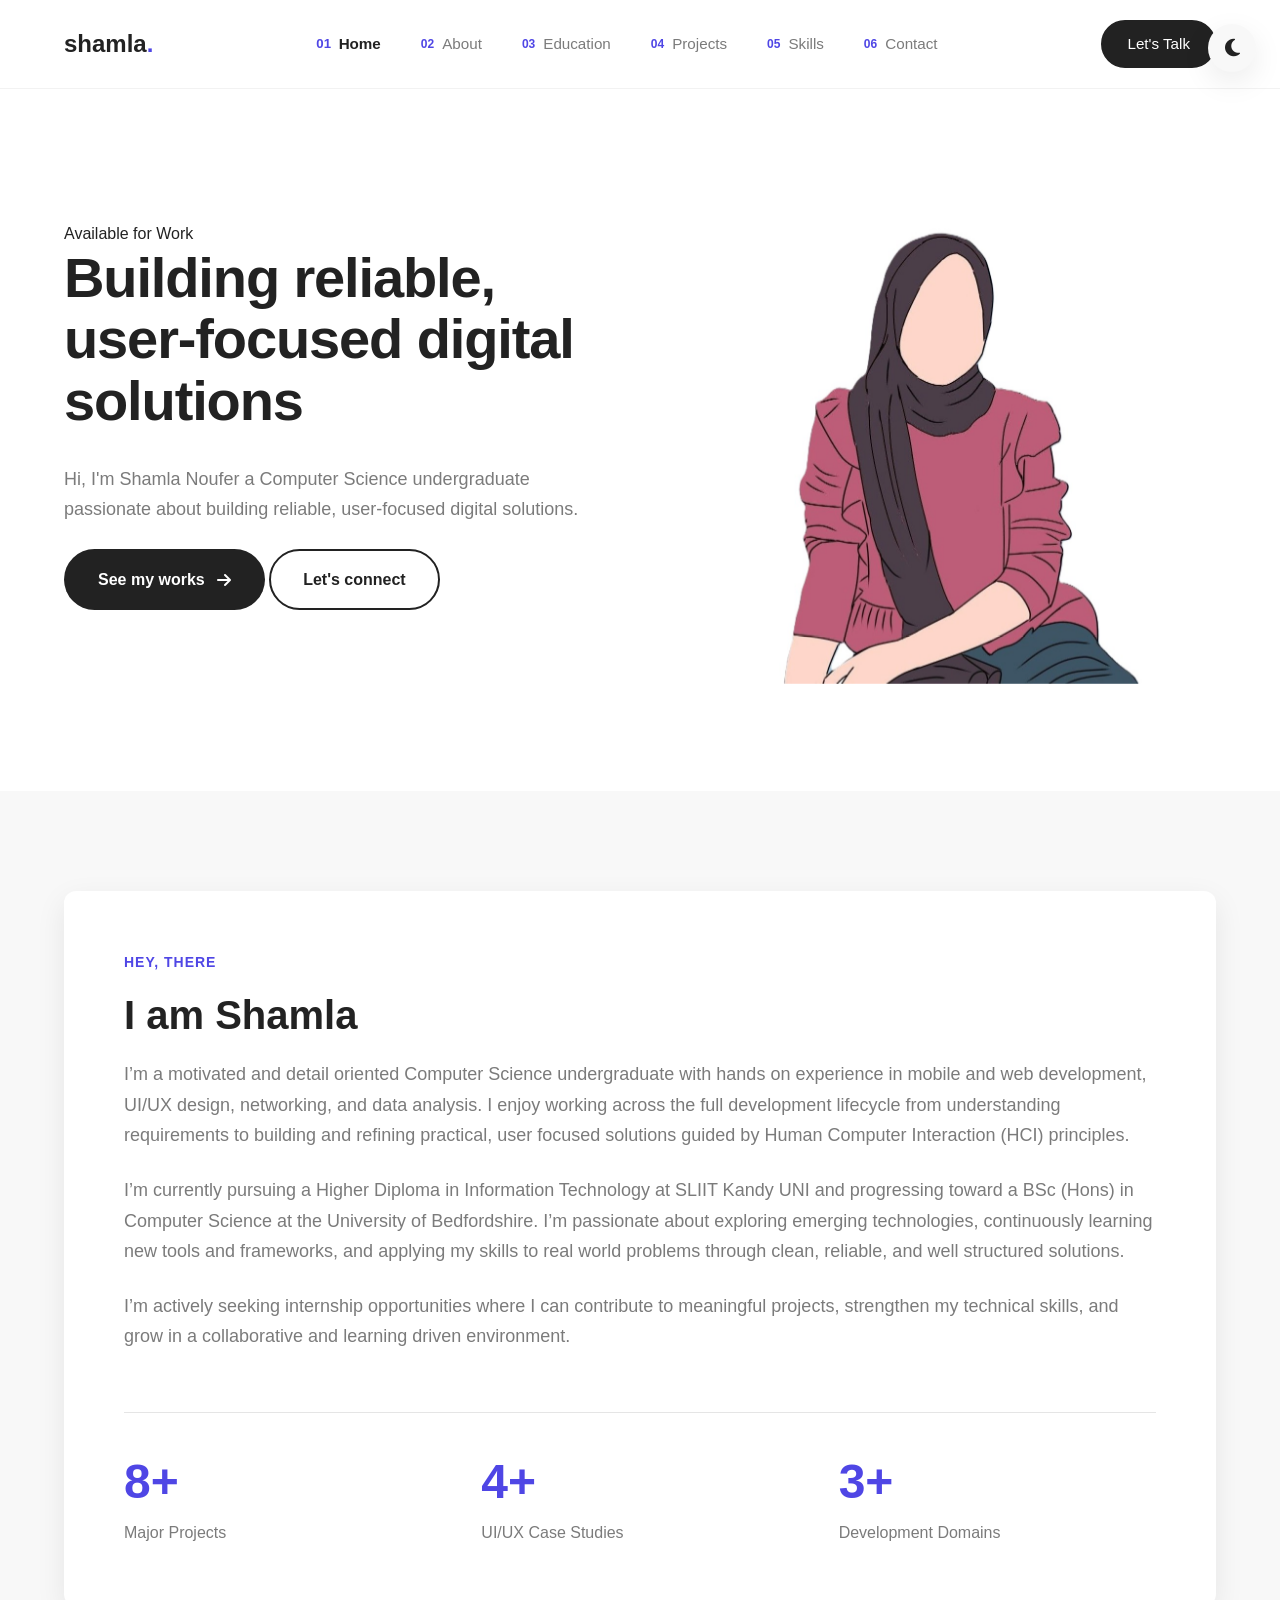
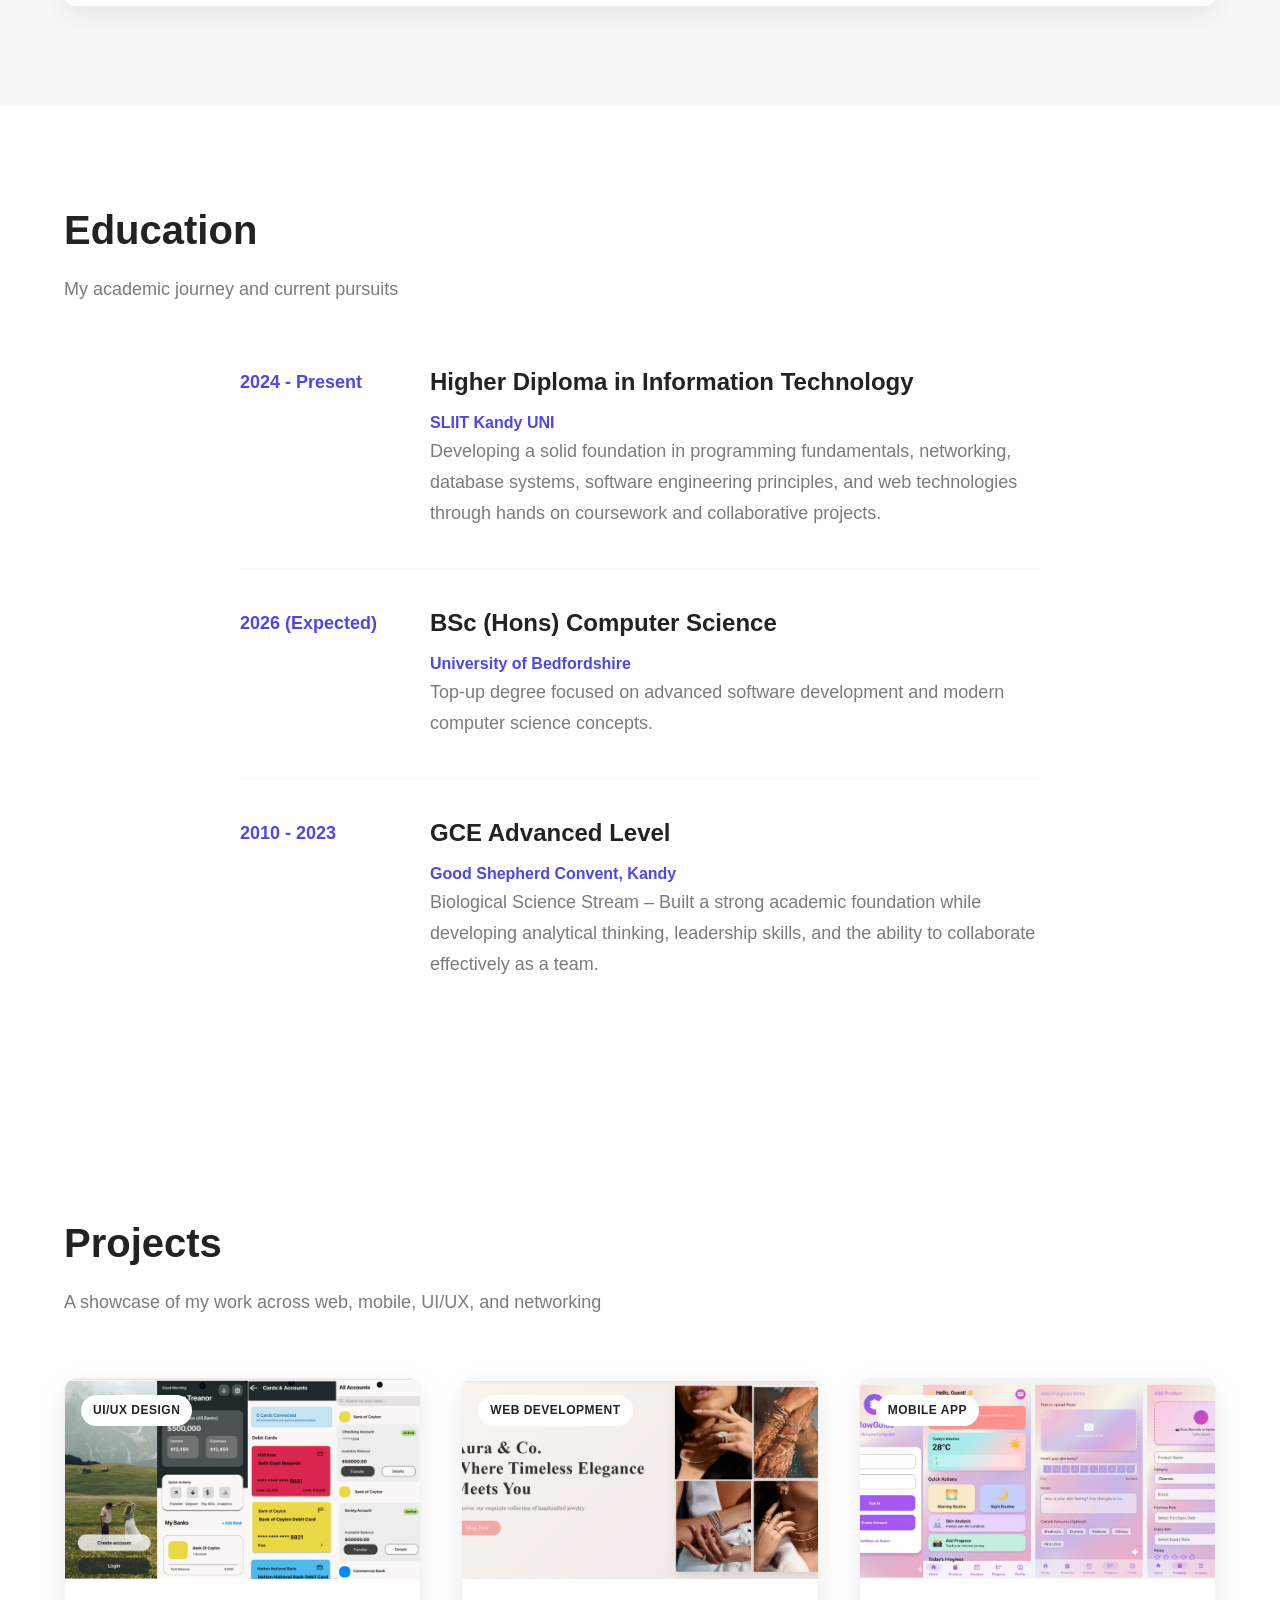
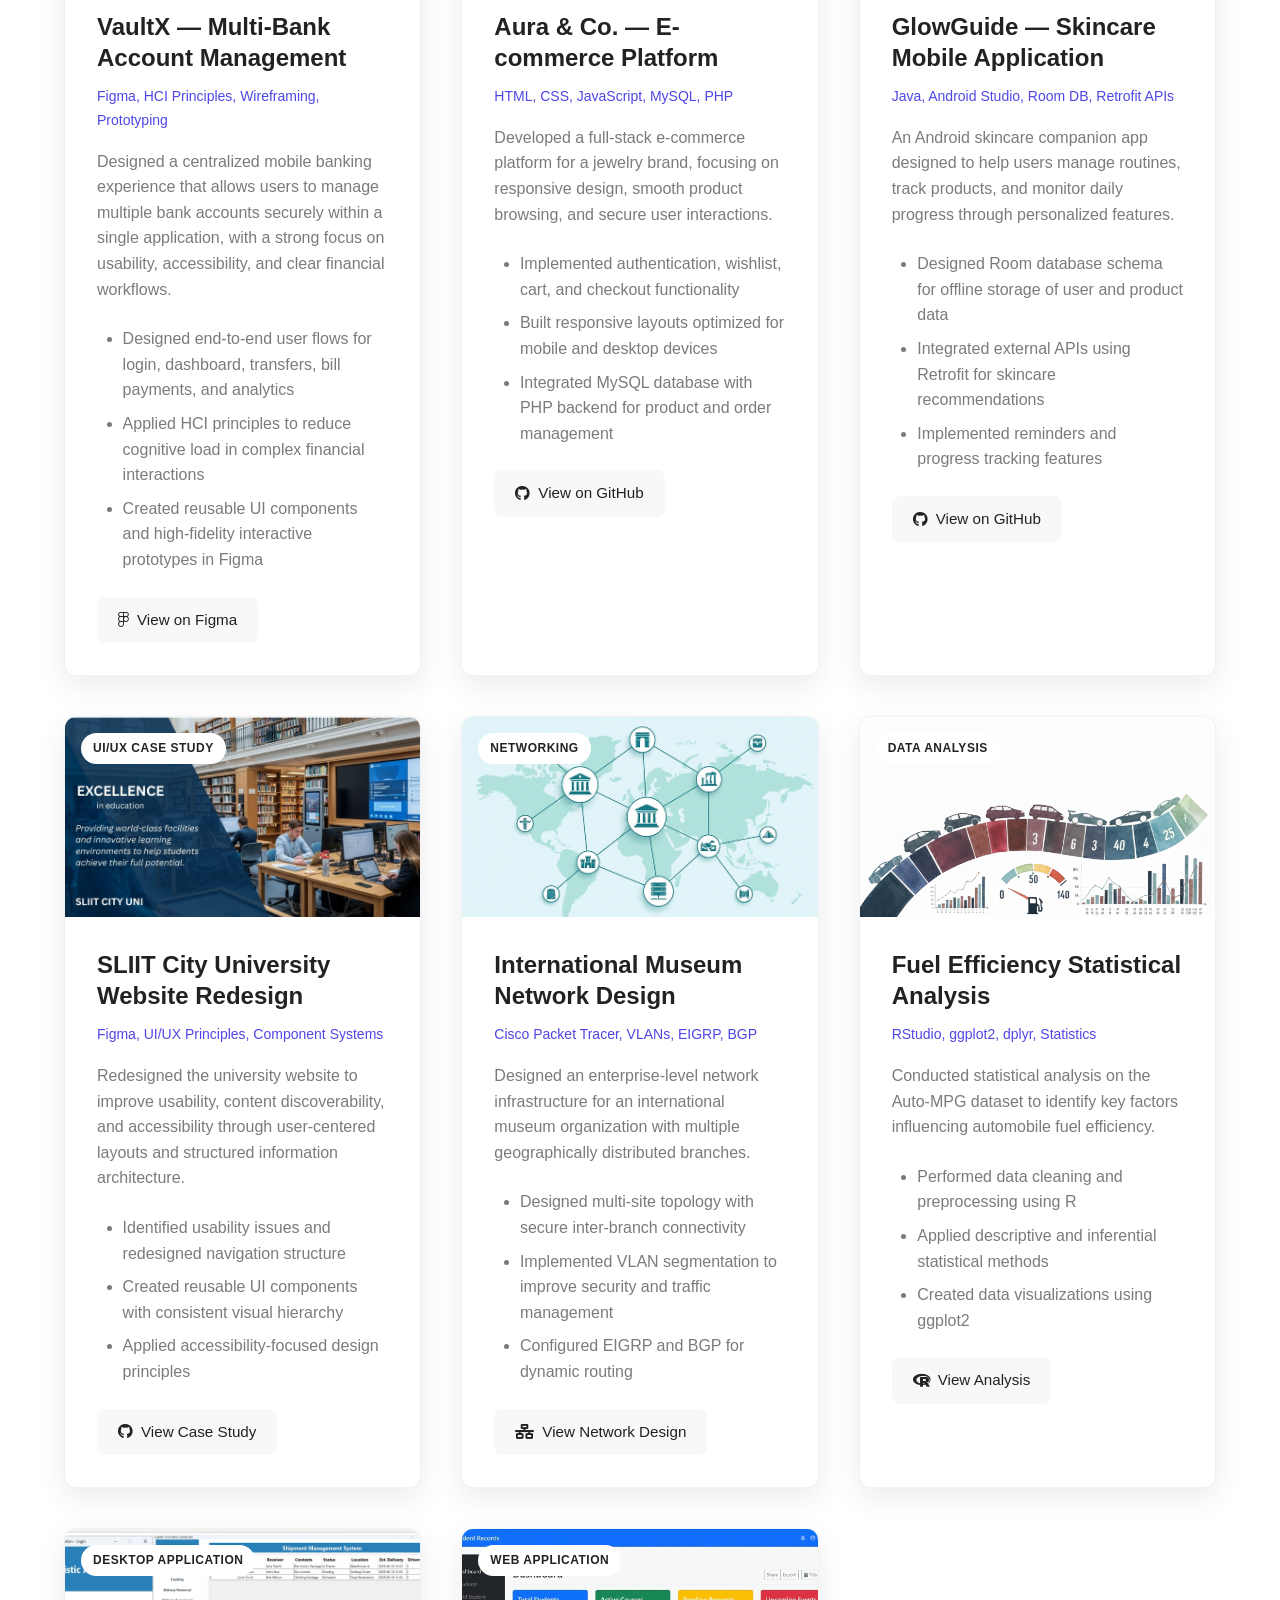
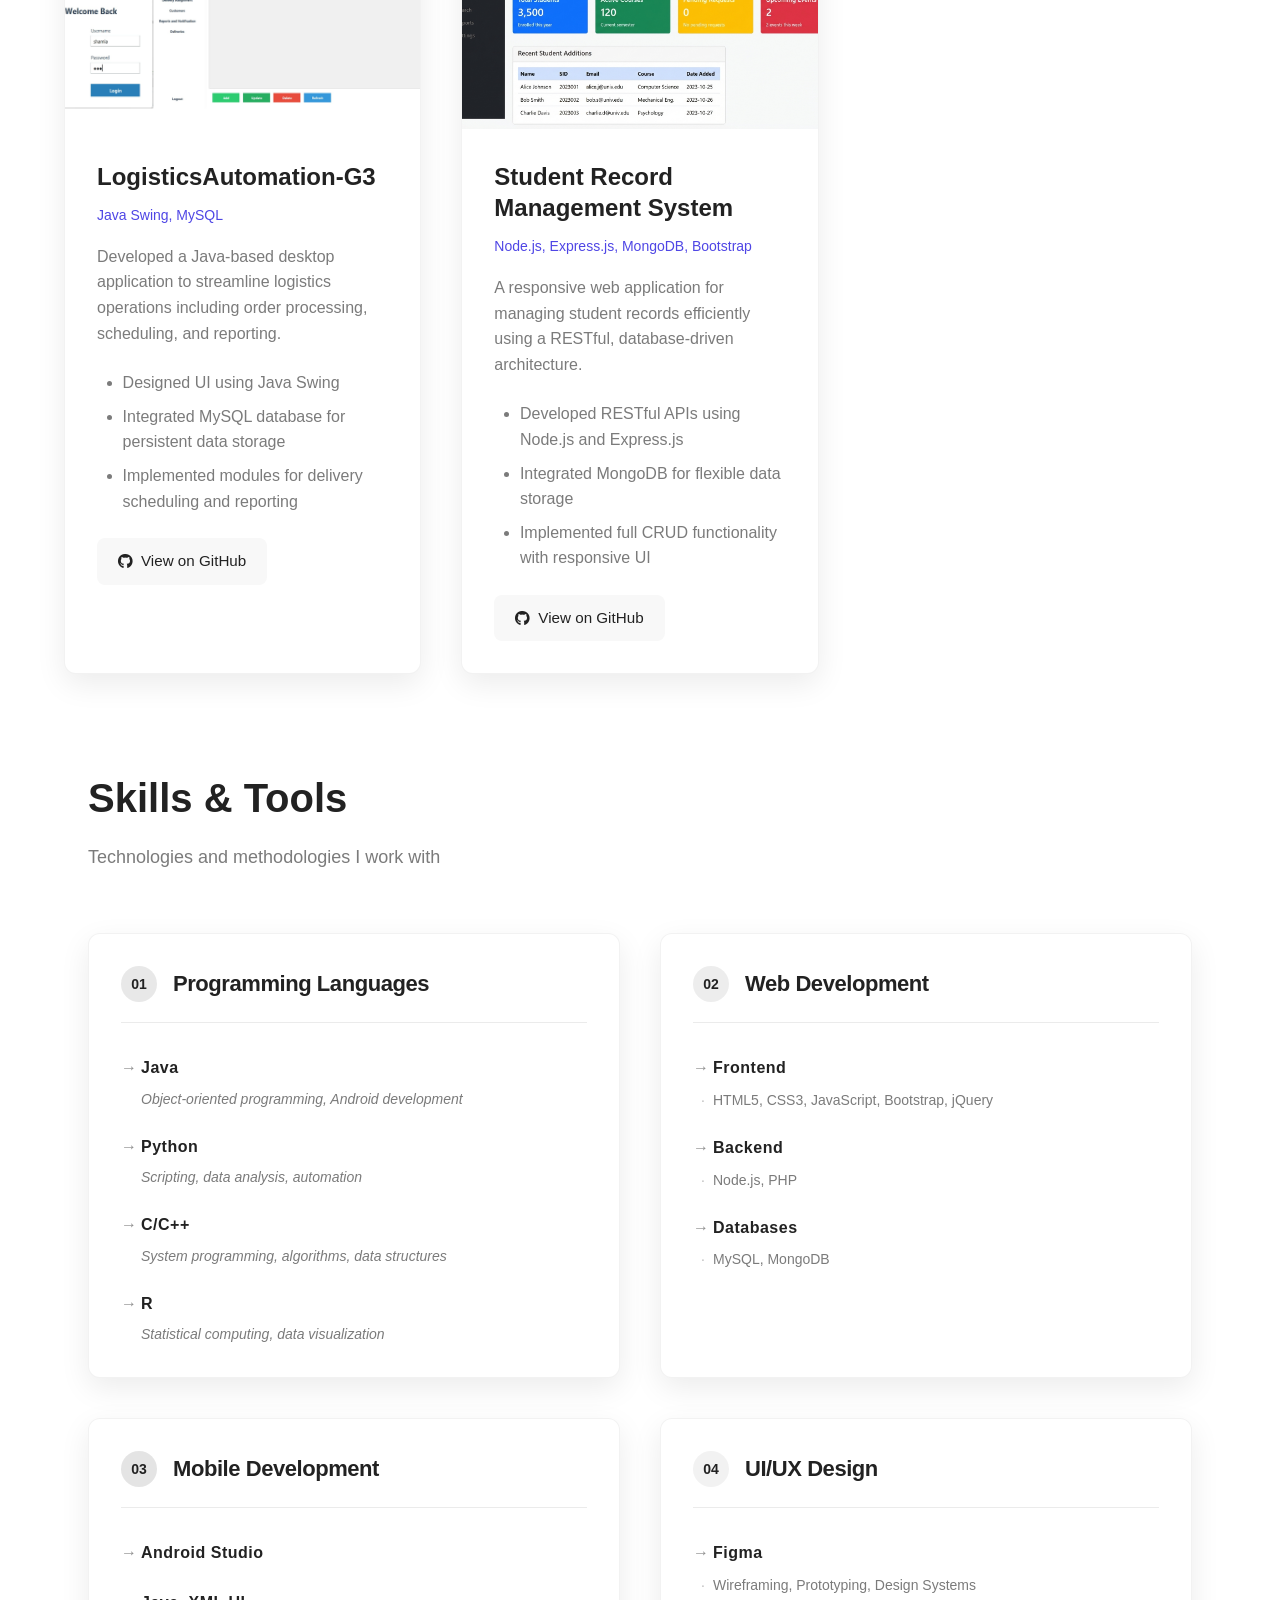
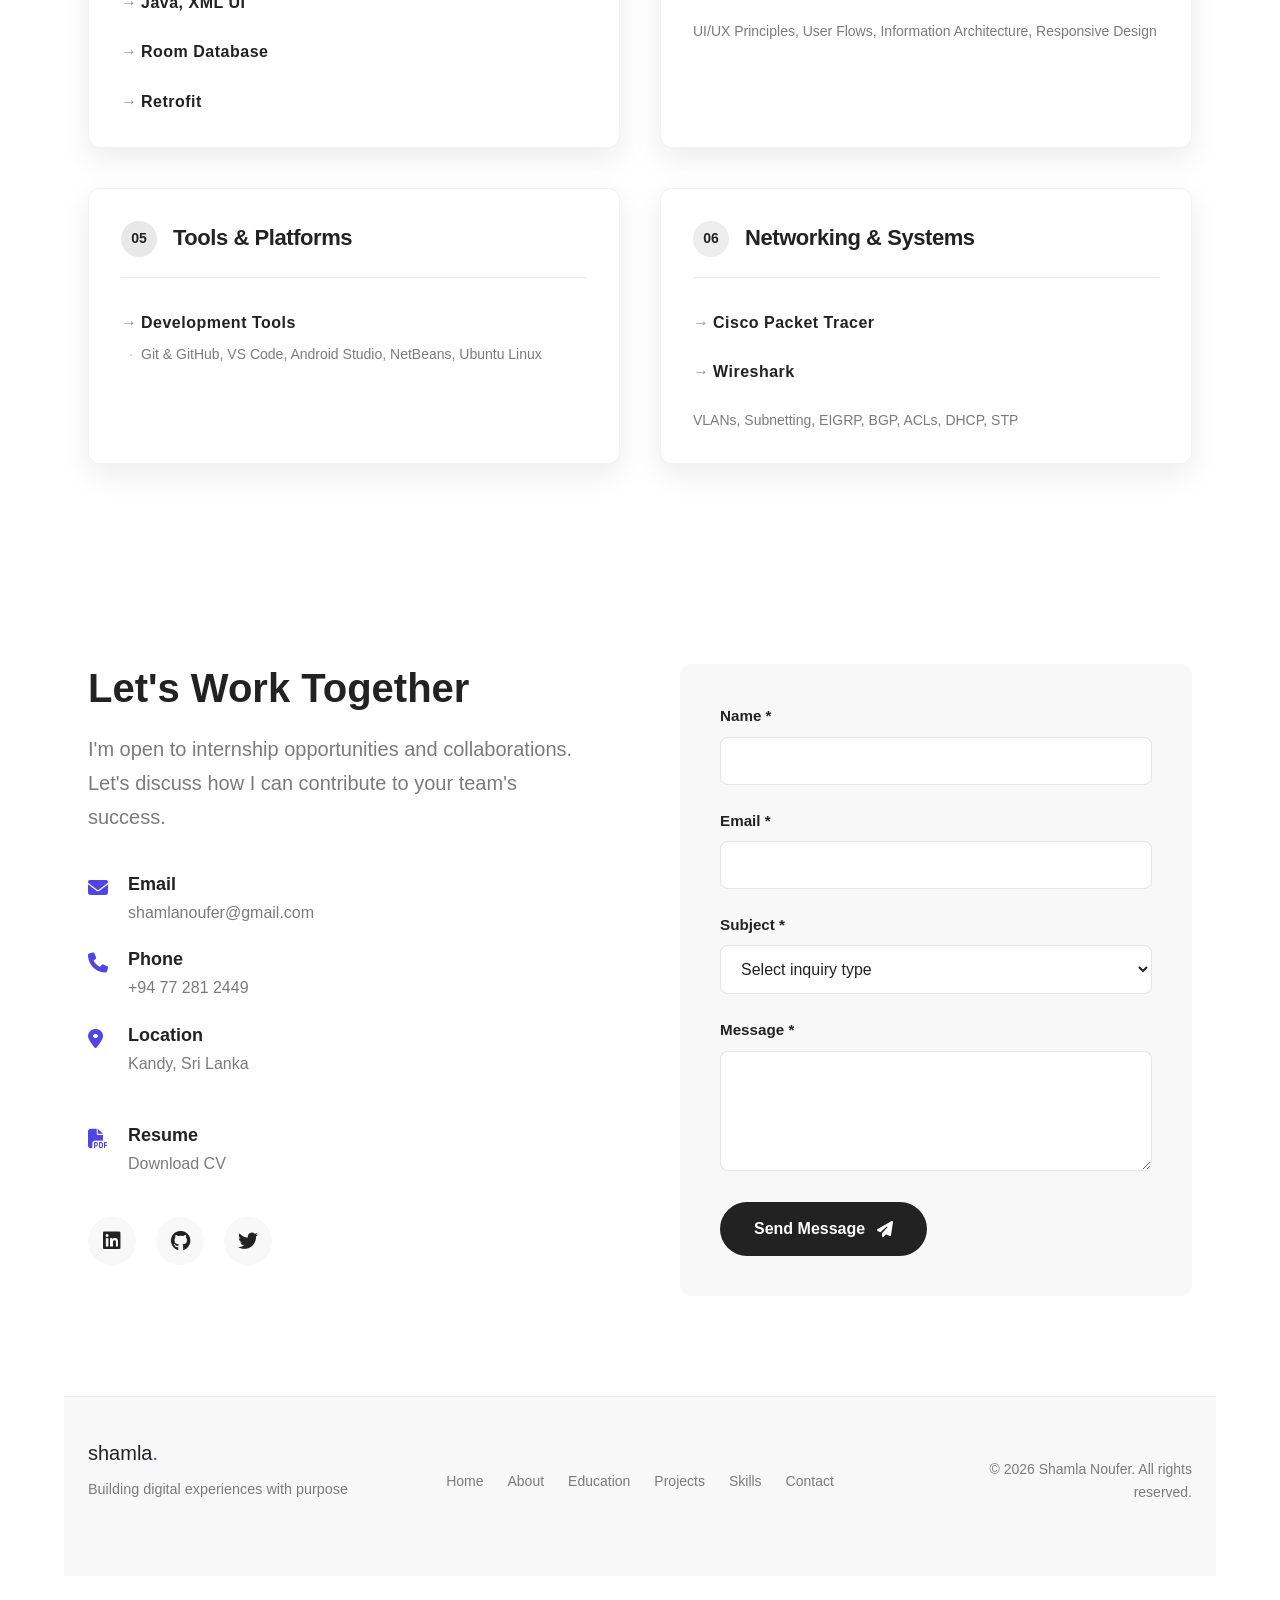
==== index.html @ bdb89fa2 "Initial commit: Portfolio website with working contact form" ====
<!DOCTYPE html>
<html lang="en">
<head>
    <meta charset="UTF-8">
    <meta name="viewport" content="width=device-width, initial-scale=1.0">
    <title>Shamla Noufer | Web Developer & UI/UX Designer</title>
    
    <!-- Fonts -->
    <link rel="stylesheet" href="https://fonts.cdnfonts.com/css/sf-pro-display">
    <link rel="stylesheet" href="https://cdnjs.cloudflare.com/ajax/libs/font-awesome/6.4.0/css/all.min.css">
    
    <!-- CSS -->
    <link rel="stylesheet" href="styles.css">
    
    <!-- Preload critical resources -->
    <link rel="preload" href="https://fonts.cdnfonts.com/css/sf-pro-display" as="style">
    <link rel="preconnect" href="https://fonts.cdnfonts.com">
</head>
<body class="light-theme">
    <!-- Theme Toggle -->
    <button class="theme-toggle" id="themeToggle">
        <i class="fas fa-moon"></i>
    </button>

    <!-- Navigation -->
    <nav class="navbar">
        <div class="container">
            <div class="nav-logo">
                <span class="logo-text">shamla<span class="dot">.</span></span>
            </div>
            
            <div class="nav-menu">
                <div class="nav-item">
                    <a href="#home" class="nav-link">
                        <span class="nav-number">01</span>
                        <span class="nav-text">Home</span>
                    </a>
                </div>
                <div class="nav-item">
                    <a href="#about" class="nav-link">
                        <span class="nav-number">02</span>
                        <span class="nav-text">About</span>
                    </a>
                </div>
                <div class="nav-item">
                    <a href="#education" class="nav-link">
                        <span class="nav-number">03</span>
                        <span class="nav-text">Education</span>
                    </a>
                </div>
                <div class="nav-item">
                    <a href="#projects" class="nav-link">
                        <span class="nav-number">04</span>
                        <span class="nav-text">Projects</span>
                    </a>
                </div>
                <div class="nav-item">
                    <a href="#skills" class="nav-link">
                        <span class="nav-number">05</span>
                        <span class="nav-text">Skills</span>
                    </a>
                </div>
                <div class="nav-item">
                    <a href="#contact" class="nav-link">
                        <span class="nav-number">06</span>
                        <span class="nav-text">Contact</span>
                    </a>
                </div>
            </div>
            
            <div class="nav-cta">
                <a href="#contact" class="btn-nav">Let's Talk</a>
            </div>
            
            <button class="menu-toggle" id="menuToggle">
                <i class="fas fa-bars"></i>
            </button>
        </div>
    </nav>

    <!-- Hero Section -->
<section class="hero" id="home">
    <div class="container">
        <div class="hero-content">
            <div class="available-badge">
                <span class="badge-dot"></span>
                Available for Work
            </div>
            
            <h1 class="hero-title">
               Building reliable, user-focused digital solutions
<br>
                 <span class="highlight"></span>
            </h1>
            
            <div class="hero-intro">
                <p>Hi, I'm <span class="bold">Shamla Noufer</span> a Computer Science undergraduate passionate about building reliable, user-focused digital solutions.</p>
            </div>
            
            <div class="hero-actions">
                <a href="#work" class="btn-primary">
                    <span>See my works</span>
                    <i class="fas fa-arrow-right"></i>
                </a>
                <a href="#contact" class="btn-secondary">Let's connect</a>
            </div>
        </div>
        
        <div class="hero-image">
            <div class="image-container">
                <!-- Animated SVG placeholder - will be replaced with your hijabi image -->
                <div class="svg-placeholder">
                    <svg width="400" height="400" viewBox="0 0 400 400" fill="none" xmlns="http://www.w3.org/2000/svg">
                        <circle cx="200" cy="200" r="180" fill="#F8F8F8"/>
                        <circle cx="200" cy="150" r="60" fill="#222222"/>
                        <path d="M200 210 C140 210, 140 280, 200 280 C260 280, 260 210, 200 210" fill="#222222"/>
                        <path d="M100 150 Q200 100 300 150" stroke="#222222" stroke-width="8" stroke-linecap="round"/>
                    </svg>
                </div>
                <!-- Actual image will be loaded here -->
                <img src="assets/hijab.jpg" alt="Shamla Noufer" class="profile-image" loading="lazy" onerror="this.style.display='none'">
            </div>
        </div>
    </div>
</section>

    <!-- About Section -->
    <section class="about" id="about">
        <div class="container">
            <div class="about-card">
                <p class="section-label">Hey, there</p>
                <h2 class="section-title">I am <span class="highlight">Shamla</span></h2>
                
                <div class="about-text">
                    <p>I’m a motivated and detail oriented Computer Science undergraduate with hands on experience in mobile and web development, UI/UX design, networking, and data analysis. I enjoy working across the full development lifecycle from understanding requirements to building and refining practical, user focused solutions guided by Human Computer Interaction (HCI) principles.</p>
                    
                    <p>I’m currently pursuing a Higher Diploma in Information Technology at SLIIT Kandy UNI and progressing toward a BSc (Hons) in Computer Science at the University of Bedfordshire. I’m passionate about exploring emerging technologies, continuously learning new tools and frameworks, and applying my skills to real world problems through clean, reliable, and well structured solutions.</p>
                    
                    <p>I’m actively seeking internship opportunities where I can contribute to meaningful projects, strengthen my technical skills, and grow in a collaborative and learning driven environment.</p>
                </div>
                
                <div class="stats">
                    <div class="stat-item">
                        <h3>8+</h3>
                        <p>Major Projects</p>
                    </div>
                    <div class="stat-item">
                        <h3>4+</h3>
                        <p>UI/UX Case Studies</p>
                    </div>
                    <div class="stat-item">
                        <h3>3+</h3>
                        <p>Development Domains</p>
                    </div>
                </div>
            </div>
        </div>
    </section>

    <!-- Education Section -->
    <section class="education" id="education">
        <div class="container">
            <div class="section-header">
                <h2 class="section-title">Education</h2>
                <p class="section-subtitle">My academic journey and current pursuits</p>
            </div>
            
            <div class="education-timeline">
                <div class="timeline-item">
                    <div class="timeline-date">2024 - Present</div>
                    <div class="timeline-content">
                        <h3>Higher Diploma in Information Technology</h3>
                        <p class="timeline-subtitle">SLIIT Kandy UNI</p>
                        <p><p>
Developing a solid foundation in programming fundamentals, networking, database systems, software engineering principles, and web technologies through hands on coursework and collaborative projects.
</p>
                    </div>
                </div>
                
                <div class="timeline-item">
                    <div class="timeline-date">2026 (Expected)</div>
                    <div class="timeline-content">
                        <h3>BSc (Hons) Computer Science</h3>
                        <p class="timeline-subtitle">University of Bedfordshire</p>
                        <p>Top‑up degree focused on advanced software development and modern computer science concepts.</p>
                    </div>
                </div>
                
                <div class="timeline-item">
                    <div class="timeline-date">2010 - 2023</div>
                    <div class="timeline-content">
                        <h3>GCE Advanced Level</h3>
                        <p class="timeline-subtitle">Good Shepherd Convent, Kandy</p>
                        <p>Biological Science Stream – Built a strong academic foundation while developing analytical thinking, leadership skills, and the ability to collaborate effectively as a team.
</p>
                    </div>
                </div>
            </div>
        </div>
    </section>

    <!-- Projects Section -->
    <section class="projects" id="projects">
        <div class="container">
            <div class="section-header">
                <h2 class="section-title">Projects</h2>
                <p class="section-subtitle">A showcase of my work across web, mobile, UI/UX, and networking</p>
            </div>
            <div class="projects-grid">

    <!-- Project 1 - VaultX -->
    <div class="project-card">
        <div class="project-image">
            <img src="assets/vaultx.png" alt="VaultX UI Design" loading="lazy">
            <div class="project-tag">UI/UX Design</div>
        </div>
        <div class="project-content">
            <h3 class="project-title">VaultX — Multi-Bank Account Management</h3>
            <p class="project-tech">Figma, HCI Principles, Wireframing, Prototyping</p>
            <p class="project-desc">
                Designed a centralized mobile banking experience that allows users to manage
                multiple bank accounts securely within a single application, with a strong
                focus on usability, accessibility, and clear financial workflows.
            </p>
            <ul class="project-highlights">
                <li>Designed end-to-end user flows for login, dashboard, transfers, bill payments, and analytics</li>
                <li>Applied HCI principles to reduce cognitive load in complex financial interactions</li>
                <li>Created reusable UI components and high-fidelity interactive prototypes in Figma</li>
            </ul>
            <div class="project-links">
                <a href="https://www.figma.com/design/gkCOL9TMvrpwpZRLv5ShRC/VaultX?node-id=0-1&t=0QqHWZ5klaJIP6cT-1" target="_blank" class="btn-project">
                    <i class="fab fa-figma"></i> View on Figma
                </a>
            </div>
        </div>
    </div>

    <!-- Project 2 - Aura & Co. -->
    <div class="project-card">
        <div class="project-image">
            <img src="assets/aura.png" alt="Aura & Co. E-commerce" loading="lazy">
            <div class="project-tag">Web Development</div>
        </div>
        <div class="project-content">
            <h3 class="project-title">Aura & Co. — E-commerce Platform</h3>
            <p class="project-tech">HTML, CSS, JavaScript, MySQL, PHP</p>
            <p class="project-desc">
                Developed a full-stack e-commerce platform for a jewelry brand, focusing on
                responsive design, smooth product browsing, and secure user interactions.
            </p>
            <ul class="project-highlights">
                <li>Implemented authentication, wishlist, cart, and checkout functionality</li>
                <li>Built responsive layouts optimized for mobile and desktop devices</li>
                <li>Integrated MySQL database with PHP backend for product and order management</li>
            </ul>
            <div class="project-links">
                <a href="https://github.com/shamlanoufer/Aura-Co-frontend.git" target="_blank" class="btn-project">
                    <i class="fab fa-github"></i> View on GitHub
                </a>
            </div>
        </div>
    </div>

    <!-- Project 3 - GlowGuide -->
    <div class="project-card">
        <div class="project-image">
            <img src="assets/glowguide.png" alt="GlowGuide Mobile App" loading="lazy">
            <div class="project-tag">Mobile App</div>
        </div>
        <div class="project-content">
            <h3 class="project-title">GlowGuide — Skincare Mobile Application</h3>
            <p class="project-tech">Java, Android Studio, Room DB, Retrofit APIs</p>
            <p class="project-desc">
                An Android skincare companion app designed to help users manage routines,
                track products, and monitor daily progress through personalized features.
            </p>
            <ul class="project-highlights">
                <li>Designed Room database schema for offline storage of user and product data</li>
                <li>Integrated external APIs using Retrofit for skincare recommendations</li>
                <li>Implemented reminders and progress tracking features</li>
            </ul>
            <div class="project-links">
                <a href="https://github.com/yourusername/glowguide" target="_blank" class="btn-project">
                    <i class="fab fa-github"></i> View on GitHub
                </a>
            </div>
        </div>
    </div>

    <!-- Project 4 - SLIIT Redesign -->
    <div class="project-card">
        <div class="project-image">
            <img src="assets/sliit-redesign.png" alt="SLIIT Website Redesign" loading="lazy">
            <div class="project-tag">UI/UX Case Study</div>
        </div>
        <div class="project-content">
            <h3 class="project-title">SLIIT City University Website Redesign</h3>
            <p class="project-tech">Figma, UI/UX Principles, Component Systems</p>
            <p class="project-desc">
                Redesigned the university website to improve usability, content discoverability,
                and accessibility through user-centered layouts and structured information architecture.
            </p>
            <ul class="project-highlights">
                <li>Identified usability issues and redesigned navigation structure</li>
                <li>Created reusable UI components with consistent visual hierarchy</li>
                <li>Applied accessibility-focused design principles</li>
            </ul>
            <div class="project-links">
                <a href="https://github.com/shamlanoufer/SLIIT-City-Uni-Website-Redesign.git" target="_blank" class="btn-project">
                    <i class="fab fa-github"></i> View Case Study
                </a>
            </div>
        </div>
    </div>

    <!-- Project 5 - Museum Network -->
    <div class="project-card">
        <div class="project-image">
            <img src="assets/museum-network.png" alt="Network Design" loading="lazy">
            <div class="project-tag">Networking</div>
        </div>
        <div class="project-content">
            <h3 class="project-title">International Museum Network Design</h3>
            <p class="project-tech">Cisco Packet Tracer, VLANs, EIGRP, BGP</p>
            <p class="project-desc">
                Designed an enterprise-level network infrastructure for an international
                museum organization with multiple geographically distributed branches.
            </p>
            <ul class="project-highlights">
                <li>Designed multi-site topology with secure inter-branch connectivity</li>
                <li>Implemented VLAN segmentation to improve security and traffic management</li>
                <li>Configured EIGRP and BGP for dynamic routing</li>
            </ul>
            <div class="project-links">
                <a href="https://github.com/yourusername/museum-network" target="_blank" class="btn-project">
                    <i class="fas fa-network-wired"></i> View Network Design
                </a>
            </div>
        </div>
    </div>

    <!-- Project 6 - Data Analysis -->
    <div class="project-card">
        <div class="project-image">
            <img src="assets/fuel-analysis.png" alt="Fuel Efficiency Analysis" loading="lazy">
            <div class="project-tag">Data Analysis</div>
        </div>
        <div class="project-content">
            <h3 class="project-title">Fuel Efficiency Statistical Analysis</h3>
            <p class="project-tech">RStudio, ggplot2, dplyr, Statistics</p>
            <p class="project-desc">
                Conducted statistical analysis on the Auto-MPG dataset to identify key
                factors influencing automobile fuel efficiency.
            </p>
            <ul class="project-highlights">
                <li>Performed data cleaning and preprocessing using R</li>
                <li>Applied descriptive and inferential statistical methods</li>
                <li>Created data visualizations using ggplot2</li>
            </ul>
            <div class="project-links">
                <a href="https://github.com/shamlanoufer/Statistical-Analysis-of-Factors-Influencing-Automobile-Fuel-Efficiency.git" target="_blank" class="btn-project">
                    <i class="fab fa-r-project"></i> View Analysis
                </a>
            </div>
        </div>
    </div>

    <!-- Project 7 - Logistics System -->
    <div class="project-card">
        <div class="project-image">
            <img src="assets/logistics.png" alt="Logistics System" loading="lazy">
            <div class="project-tag">Desktop Application</div>
        </div>
        <div class="project-content">
            <h3 class="project-title">LogisticsAutomation-G3</h3>
            <p class="project-tech">Java Swing, MySQL</p>
            <p class="project-desc">
                Developed a Java-based desktop application to streamline logistics operations
                including order processing, scheduling, and reporting.
            </p>
            <ul class="project-highlights">
                <li>Designed UI using Java Swing</li>
                <li>Integrated MySQL database for persistent data storage</li>
                <li>Implemented modules for delivery scheduling and reporting</li>
            </ul>
            <div class="project-links">
                <a href="https://github.com/yourusername/logistics-system" target="_blank" class="btn-project">
                    <i class="fab fa-github"></i> View on GitHub
                </a>
            </div>
        </div>
    </div>

    <!-- Project 8 - Student Management -->
    <div class="project-card">
        <div class="project-image">
            <img src="assets/student-mgmt.png" alt="Student Management System" loading="lazy">
            <div class="project-tag">Web Application</div>
        </div>
        <div class="project-content">
            <h3 class="project-title">Student Record Management System</h3>
            <p class="project-tech">Node.js, Express.js, MongoDB, Bootstrap</p>
            <p class="project-desc">
                A responsive web application for managing student records efficiently using
                a RESTful, database-driven architecture.
            </p>
            <ul class="project-highlights">
                <li>Developed RESTful APIs using Node.js and Express.js</li>
                <li>Integrated MongoDB for flexible data storage</li>
                <li>Implemented full CRUD functionality with responsive UI</li>
            </ul>
            <div class="project-links">
                <a href="https://github.com/shamlanoufer/Student-Record-Management-System.git" target="_blank" class="btn-project">
                    <i class="fab fa-github"></i> View on GitHub
                </a>
            </div>
        </div>
    </div>

</div>


    <!-- Skills & Tools Section -->
<section class="skills" id="skills">
    <div class="container">
        <div class="section-header">
            <h2 class="section-title">Skills & Tools</h2>
            <p class="section-subtitle">Technologies and methodologies I work with</p>
        </div>
        
        <div class="skills-grid">
            <!-- Programming Languages -->
            <div class="skill-category">
                <div class="category-header">
                    <span class="category-number">01</span>
                    <h3 class="category-title">Programming Languages</h3>
                </div>
                <div class="skill-items">
                    <div class="skill-item">
                        <div class="skill-main">
                            <span class="skill-name">Java</span>
                            <span class="skill-desc">Object-oriented programming, Android development</span>
                        </div>
                    </div>
                    <div class="skill-item">
                        <div class="skill-main">
                            <span class="skill-name">Python</span>
                            <span class="skill-desc">Scripting, data analysis, automation</span>
                        </div>
                    </div>
                    <div class="skill-item">
                        <div class="skill-main">
                            <span class="skill-name">C/C++</span>
                            <span class="skill-desc">System programming, algorithms, data structures</span>
                        </div>
                    </div>
                    <div class="skill-item">
                        <div class="skill-main">
                            <span class="skill-name">R</span>
                            <span class="skill-desc">Statistical computing, data visualization</span>
                        </div>
                    </div>
                </div>
            </div>
            
            <!-- Web Development -->
            <div class="skill-category">
                <div class="category-header">
                    <span class="category-number">02</span>
                    <h3 class="category-title">Web Development</h3>
                </div>
                <div class="skill-items">
                    <div class="skill-item">
                        <div class="skill-main">
                            <span class="skill-name">Frontend</span>
                            <div class="skill-tech">HTML5, CSS3, JavaScript, Bootstrap, jQuery</div>
                        </div>
                    </div>
                    <div class="skill-item">
                        <div class="skill-main">
                            <span class="skill-name">Backend</span>
                            <div class="skill-tech">Node.js, PHP</div>
                        </div>
                    </div>
                    <div class="skill-item">
                        <div class="skill-main">
                            <span class="skill-name">Databases</span>
                            <div class="skill-tech">MySQL, MongoDB</div>
                        </div>
                    </div>
                </div>
            </div>
            
            <!-- Mobile Development -->
            <div class="skill-category">
                <div class="category-header">
                    <span class="category-number">03</span>
                    <h3 class="category-title">Mobile Development</h3>
                </div>
                <div class="skill-items">
                    <div class="skill-item">
                        <div class="skill-main">
                            <span class="skill-name">Android Studio</span>
                        </div>
                    </div>
                    <div class="skill-item">
                        <div class="skill-main">
                            <span class="skill-name">Java, XML UI</span>
                        </div>
                    </div>
                    <div class="skill-item">
                        <div class="skill-main">
                            <span class="skill-name">Room Database</span>
                        </div>
                    </div>
                    <div class="skill-item">
                        <div class="skill-main">
                            <span class="skill-name">Retrofit</span>
                        </div>
                    </div>
                </div>
            </div>
            
            <!-- UI/UX Design -->
            <div class="skill-category">
                <div class="category-header">
                    <span class="category-number">04</span>
                    <h3 class="category-title">UI/UX Design</h3>
                </div>
                <div class="skill-items">
                    <div class="skill-item">
                        <div class="skill-main">
                            <span class="skill-name">Figma</span>
                            <div class="skill-tech">Wireframing, Prototyping, Design Systems</div>
                        </div>
                    </div>
                    <div class="skill-item">
                        <div class="skill-main">
                            <div class="skill-tech">UI/UX Principles, User Flows, Information Architecture, Responsive Design</div>
                        </div>
                    </div>
                </div>
            </div>
            
            <!-- Tools & Platforms -->
            <div class="skill-category">
                <div class="category-header">
                    <span class="category-number">05</span>
                    <h3 class="category-title">Tools & Platforms</h3>
                </div>
                <div class="skill-items">
                    <div class="skill-item">
                        <div class="skill-main">
                            <span class="skill-name">Development Tools</span>
                            <div class="skill-tech">Git & GitHub, VS Code, Android Studio, NetBeans, Ubuntu Linux</div>
                        </div>
                    </div>
                </div>
            </div>
            
            <!-- Networking & Systems -->
            <div class="skill-category">
                <div class="category-header">
                    <span class="category-number">06</span>
                    <h3 class="category-title">Networking & Systems</h3>
                </div>
                <div class="skill-items">
                    <div class="skill-item">
                        <div class="skill-main">
                            <span class="skill-name">Cisco Packet Tracer</span>
                        </div>
                    </div>
                    <div class="skill-item">
                        <div class="skill-main">
                            <span class="skill-name">Wireshark</span>
                        </div>
                    </div>
                    <div class="skill-item">
                        <div class="skill-main">
                            <div class="skill-tech">VLANs, Subnetting, EIGRP, BGP, ACLs, DHCP, STP</div>
                        </div>
                    </div>
                </div>
            </div>
        </div>
    </div>
</section>
    <!-- Contact Section -->
    <section class="contact" id="contact">
        <div class="container">
            <div class="contact-content">
                <div class="contact-info">
                    <h2 class="section-title">Let's Work Together</h2>
                    <p class="contact-subtitle">I'm open to internship opportunities and collaborations. Let's discuss how I can contribute to your team's success.</p>
                    
                    <div class="contact-details">
                        <div class="contact-item">
                            <i class="fas fa-envelope"></i>
                            <div>
                                <h4>Email</h4>
                                <a href="mailto:shamlanoufer@gmail.com">shamlanoufer@gmail.com</a>
                            </div>
                        </div>
                        
                        <div class="contact-item">
                            <i class="fas fa-phone"></i>
                            <div>
                                <h4>Phone</h4>
                                <a href="tel:+94772812449">+94 77 281 2449</a>
                            </div>
                        </div>
                        
                        <div class="contact-item">
                            <i class="fas fa-map-marker-alt"></i>
                            <div>
                                <h4>Location</h4>
                                <p>Kandy, Sri Lanka</p>
                            </div>
                        </div>
                        
                        <div class="contact-item">
                            <i class="fas fa-file-pdf"></i>
                            <div>
                                <h4>Resume</h4>
                                <a href="assets/ShamlaNoufer_CV.pdf" download>Download CV</a>
                            </div>
                        </div>
                    </div>
                    
                    <div class="social-links">
                        <a href="https://www.linkedin.com/in/shamla-noufer-8505742b4" target="_blank" aria-label="LinkedIn">
                            <i class="fab fa-linkedin"></i>
                        </a>
                        <a href="https://github.com/shamlanoufer" target="_blank" aria-label="GitHub">
                            <i class="fab fa-github"></i>
                        </a>
                        <a href="https://x.com/NouferShamla" target="_blank" aria-label="Twitter">
                            <i class="fab fa-twitter"></i>
                        </a>
                    </div>
                </div>
                
                <div class="contact-form">
    <form id="contactForm" name="contact" method="POST" data-netlify="true" netlify-honeypot="bot-field">
        <div class="form-group">
            <label for="name">Name *</label>
            <input type="text" id="name" name="name" required>
        </div>
        
        <div class="form-group">
            <label for="email">Email *</label>
            <input type="email" id="email" name="email" required>
        </div>
        
        <div class="form-group">
            <label for="subject">Subject *</label>
            <select id="subject" name="subject" required>
                <option value="">Select inquiry type</option>
                <option value="Job Opportunity">Job Opportunity</option>
                <option value="Internship">Internship</option>
                <option value="Freelance Project">Freelance Project</option>
                <option value="Collaboration">Collaboration</option>
                <option value="General Question">General Question</option>
                                <option value="Other">Other</option>

            </select>
        </div>
        
        <div class="form-group">
            <label for="message">Message *</label>
            <textarea id="message" name="message" rows="5" required></textarea>
        </div>
        
        <!-- Netlify Bot Protection -->
        <div class="hidden">
            <label>Don't fill this out if you're human: 
                <input name="bot-field">
            </label>
        </div>
        
        <button type="submit" class="btn-primary">
            <span>Send Message</span>
            <i class="fas fa-paper-plane"></i>
        </button>
    </form>
                </div>
            </div>
        </div>
    </section>

    <!-- Footer -->
    <footer class="footer">
        <div class="container">
            <div class="footer-content">
                <div class="footer-left">
                    <span class="logo-text">shamla<span class="dot">.</span></span>
                    <p>Building digital experiences with purpose</p>
                </div>
                
                <div class="footer-middle">
                    <div class="footer-nav">
                        <a href="#home">Home</a>
                        <a href="#about">About</a>
                        <a href="#education">Education</a>
                        <a href="#projects">Projects</a>
                        <a href="#skills">Skills</a>
                        <a href="#contact">Contact</a>
                    </div>
                </div>
                
                <div class="footer-right">
                    <p>&copy; <span id="currentYear"></span> Shamla Noufer. All rights reserved.</p>
                </div>
            </div>
        </div>
    </footer>

    <script src="script.js"></script>
</body>
</html>
---- styles.css ----
/* ===== RESET & BASE STYLES ===== */
:root {
    --primary: #222222;
    --secondary: #7B7B7B;
    --tertiary: #F8F8F8;
    --white: #FFFFFF;
    --highlight: #222222;
    --accent: #4F46E5;
    --shadow: 0 10px 30px rgba(0, 0, 0, 0.08);
    --shadow-lg: 0 20px 60px rgba(0, 0, 0, 0.12);
    --transition: all 0.3s cubic-bezier(0.4, 0, 0.2, 1);
    --border-radius: 12px;
    --border-radius-sm: 8px;
}

* {
    margin: 0;
    padding: 0;
    box-sizing: border-box;
}

html {
    scroll-behavior: smooth;
    font-size: 16px;
}

body {
    font-family: 'SF Pro Display', -apple-system, BlinkMacSystemFont, 'Segoe UI', Roboto, sans-serif;
    color: var(--primary);
    background-color: var(--white);
    line-height: 1.6;
    overflow-x: hidden;
    transition: background-color 0.3s ease, color 0.3s ease;
}

body.dark-theme {
    --primary: #FFFFFF;
    --secondary: #B0B0B0;
    --tertiary: #1A1A1A;
    --white: #111111;
    --highlight: #FFFFFF;
    --shadow: 0 10px 30px rgba(0, 0, 0, 0.2);
    --shadow-lg: 0 20px 60px rgba(0, 0, 0, 0.3);
}

.container {
    width: 100%;
    max-width: 1200px;
    margin: 0 auto;
    padding: 0 24px;
}

section {
    padding: 100px 0;
}

@media (max-width: 768px) {
    section {
        padding: 60px 0;
    }
}

/* ===== TYPOGRAPHY ===== */
h1, h2, h3, h4 {
    font-weight: 700;
    line-height: 1.2;
    color: var(--primary);
}

h1 {
    font-size: 3.5rem;
    letter-spacing: -0.02em;
}

h2 {
    font-size: 2.5rem;
    margin-bottom: 1rem;
}

h3 {
    font-size: 1.5rem;
    margin-bottom: 0.75rem;
}

h4 {
    font-size: 1.125rem;
    margin-bottom: 0.5rem;
}

p {
    color: var(--secondary);
    font-size: 1.125rem;
    margin-bottom: 1.5rem;
    line-height: 1.7;
}

.highlight {
    color: var(--highlight);
    position: relative;
}

.highlight::after {
    content: '';
    position: absolute;
    bottom: 5px;
    left: 0;
    width: 100%;
    height: 8px;
    background: rgba(34, 34, 34, 0.15);
    z-index: -1;
    transition: background-color 0.3s ease;
}

.dark-theme .highlight::after {
    background: rgba(255, 255, 255, 0.15);
}

.section-label {
    font-size: 0.875rem;
    font-weight: 600;
    color: var(--accent);
    text-transform: uppercase;
    letter-spacing: 1px;
    margin-bottom: 16px;
    display: block;
}

.section-title {
    font-size: 2.5rem;
    margin-bottom: 20px;
}

.section-subtitle {
    font-size: 1.125rem;
    color: var(--secondary);
    max-width: 600px;
}

/* ===== THEME TOGGLE ===== */
.theme-toggle {
    position: fixed;
    top: 24px;
    right: 24px;
    z-index: 1001;
    width: 48px;
    height: 48px;
    border-radius: 50%;
    background: var(--tertiary);
    border: none;
    color: var(--primary);
    font-size: 1.25rem;
    cursor: pointer;
    display: flex;
    align-items: center;
    justify-content: center;
    transition: var(--transition);
    box-shadow: var(--shadow);
}

.theme-toggle:hover {
    transform: translateY(-2px);
    box-shadow: var(--shadow-lg);
}

/* ===== NAVIGATION ===== */
.navbar {
    position: fixed;
    top: 0;
    left: 0;
    width: 100%;
    background: rgba(255, 255, 255, 0.95);
    backdrop-filter: blur(10px);
    -webkit-backdrop-filter: blur(10px);
    z-index: 1000;
    padding: 20px 0;
    border-bottom: 1px solid rgba(0, 0, 0, 0.05);
    transition: var(--transition);
}

.dark-theme .navbar {
    background: rgba(17, 17, 17, 0.95);
    border-bottom: 1px solid rgba(255, 255, 255, 0.05);
}

.navbar .container {
    display: flex;
    justify-content: space-between;
    align-items: center;
}

.nav-logo {
    font-size: 1.5rem;
    font-weight: 700;
}

.logo-text {
    color: var(--primary);
    text-decoration: none;
}

.dot {
    color: var(--accent);
}

.nav-menu {
    display: flex;
    gap: 40px;
}

.nav-item {
    position: relative;
}

.nav-link {
    display: flex;
    align-items: center;
    gap: 8px;
    text-decoration: none;
    color: var(--secondary);
    font-size: 0.95rem;
    font-weight: 500;
    transition: var(--transition);
    padding: 8px 0;
}

.nav-number {
    font-size: 0.75rem;
    color: var(--accent);
    font-weight: 600;
    transition: var(--transition);
}

.nav-link:hover {
    color: var(--primary);
}

.nav-link:hover .nav-number {
    transform: scale(1.1);
}

.nav-cta {
    display: flex;
    align-items: center;
}

.btn-nav {
    padding: 10px 24px;
    background: var(--primary);
    color: var(--white);
    text-decoration: none;
    border-radius: 50px;
    font-size: 0.95rem;
    font-weight: 500;
    transition: var(--transition);
    border: 2px solid var(--primary);
}

.btn-nav:hover {
    background: transparent;
    color: var(--primary);
}

.dark-theme .btn-nav {
    background: var(--white);
    color: var(--primary);
    border-color: var(--white);
}

.dark-theme .btn-nav:hover {
    background: transparent;
    color: var(--white);
}

.menu-toggle {
    display: none;
    background: none;
    border: none;
    color: var(--primary);
    font-size: 1.5rem;
    cursor: pointer;
    padding: 8px;
    border-radius: 8px;
    transition: var(--transition);
}

.menu-toggle:hover {
    background: var(--tertiary);
}

/* ===== HERO SECTION ===== */
.hero {
    padding-top: 140px;
    padding-bottom: 100px;
    position: relative;
    overflow: hidden;
}

.hero .container {
    display: grid;
    grid-template-columns: 1fr 1fr;
    gap: 80px;
    align-items: center;
}

@media (max-width: 992px) {
    .hero .container {
        grid-template-columns: 1fr;
        gap: 60px;
        text-align: center;
    }
    
    .hero-image {
        order: -1;
    }
}

.hero-greeting {
    font-size: 1.125rem;
    font-weight: 500;
    color: var(--accent);
    margin-bottom: 16px;
}

.hero-title {
    font-size: 3.5rem;
    line-height: 1.1;
    margin-bottom: 32px;
}

.hero-quote-box {
    background: var(--tertiary);
    padding: 24px;
    border-radius: var(--border-radius);
    margin-bottom: 40px;
    border-left: 4px solid var(--accent);
}

.hero-quote {
    font-size: 1.125rem;
    font-style: italic;
    color: var(--secondary);
    margin: 0;
}

.hero-buttons {
    display: flex;
    gap: 16px;
    flex-wrap: wrap;
}

.btn-primary, .btn-secondary {
    display: inline-flex;
    align-items: center;
    justify-content: center;
    gap: 12px;
    padding: 16px 32px;
    font-size: 1rem;
    font-weight: 600;
    text-decoration: none;
    border-radius: 50px;
    transition: var(--transition);
    cursor: pointer;
    border: 2px solid transparent;
}

.btn-primary {
    background: var(--primary);
    color: var(--white);
}

.btn-primary:hover {
    transform: translateY(-2px);
    box-shadow: var(--shadow-lg);
}

.btn-secondary {
    background: transparent;
    color: var(--primary);
    border-color: var(--primary);
}

.btn-secondary:hover {
    background: var(--tertiary);
    transform: translateY(-2px);
}

.hero-image {
    display: flex;
    justify-content: center;
    align-items: center;
}

.image-container {
    position: relative;
    width: 100%;
    max-width: 400px;
}

.svg-placeholder {
    position: absolute;
    top: 0;
    left: 0;
    width: 100%;
    height: 100%;
    z-index: 1;
    background: var(--tertiary);
    border-radius: 1000%;
    overflow: hidden;
}

.profile-image {
    position: relative;
    z-index: 2;
    width: 100%;
    height: auto;
    border-radius: 0%;
    object-fit: cover;
    opacity: 0;
    animation: fadeIn 0.5s ease forwards;
}

@keyframes fadeIn {
    to {
        opacity: 1;
    }
}

/* ===== ABOUT SECTION ===== */
.about {
    background: var(--tertiary);
}

.about-card {
    background: var(--white);
    border-radius: var(--border-radius);
    padding: 60px;
    box-shadow: var(--shadow);
}

@media (max-width: 768px) {
    .about-card {
        padding: 40px 24px;
    }
}

.about-text p {
    font-size: 1.125rem;
    margin-bottom: 24px;
}

.stats {
    display: grid;
    grid-template-columns: repeat(3, 1fr);
    gap: 40px;
    margin-top: 60px;
    padding-top: 40px;
    border-top: 1px solid rgba(0, 0, 0, 0.1);
}

.dark-theme .stats {
    border-top: 1px solid rgba(255, 255, 255, 0.1);
}

.stat-item h3 {
    font-size: 3rem;
    color: var(--accent);
    margin-bottom: 8px;
}

.stat-item p {
    font-size: 1rem;
    margin: 0;
    color: var(--secondary);
}

@media (max-width: 768px) {
    .stats {
        grid-template-columns: 1fr;
        gap: 24px;
    }
}

/* ===== EDUCATION SECTION ===== */
.education-timeline {
    max-width: 800px;
    margin: 0 auto;
}

.timeline-item {
    display: grid;
    grid-template-columns: 150px 1fr;
    gap: 40px;
    padding: 40px 0;
    border-bottom: 1px solid var(--tertiary);
}

.timeline-item:last-child {
    border-bottom: none;
}

.timeline-date {
    font-weight: 600;
    color: var(--accent);
    font-size: 1.125rem;
}

.timeline-subtitle {
    color: var(--accent);
    font-weight: 600;
    margin-bottom: 8px;
    font-size: 1rem;
}

.timeline-content p {
    margin-bottom: 0;
}

@media (max-width: 768px) {
    .timeline-item {
        grid-template-columns: 1fr;
        gap: 16px;
        padding: 32px 0;
    }
}

/* ===== PROJECTS SECTION ===== */
.projects-grid {
    display: grid;
    grid-template-columns: repeat(auto-fit, minmax(350px, 1fr));
    gap: 40px;
    margin-top: 60px;
}

@media (max-width: 768px) {
    .projects-grid {
        grid-template-columns: 1fr;
    }
}

.project-card {
    background: var(--white);
    border-radius: var(--border-radius);
    overflow: hidden;
    box-shadow: var(--shadow);
    transition: var(--transition);
    border: 1px solid rgba(0, 0, 0, 0.05);
}

.dark-theme .project-card {
    border-color: rgba(255, 255, 255, 0.05);
}

.project-card:hover {
    transform: translateY(-8px);
    box-shadow: var(--shadow-lg);
}

.project-image {
    position: relative;
    height: 200px;
    overflow: hidden;
}

.project-image img {
    width: 100%;
    height: 100%;
    object-fit: cover;
    transition: transform 0.5s ease;
}

.project-card:hover .project-image img {
    transform: scale(1.05);
}

.project-tag {
    position: absolute;
    top: 16px;
    left: 16px;
    padding: 6px 12px;
    background: var(--white);
    color: var(--primary);
    font-size: 0.75rem;
    font-weight: 600;
    border-radius: 50px;
    text-transform: uppercase;
    letter-spacing: 0.5px;
}

.project-content {
    padding: 32px;
}

.project-title {
    font-size: 1.5rem;
    margin-bottom: 12px;
    line-height: 1.3;
}

.project-tech {
    font-size: 0.875rem;
    color: var(--accent);
    margin-bottom: 16px;
    font-weight: 500;
}

.project-desc {
    font-size: 1rem;
    margin-bottom: 24px;
    line-height: 1.6;
}

.project-links {
    display: flex;
    gap: 12px;
}

.btn-project {
    display: inline-flex;
    align-items: center;
    gap: 8px;
    padding: 10px 20px;
    background: var(--tertiary);
    color: var(--primary);
    text-decoration: none;
    border-radius: var(--border-radius-sm);
    font-size: 0.95rem;
    font-weight: 500;
    transition: var(--transition);
    border: 1px solid transparent;
}

.btn-project:hover {
    background: var(--primary);
    color: var(--white);
}
/* ===== PROJECT HIGHLIGHTS LIST IMPROVED ===== */
.project-highlights {
    list-style: disc;               /* Use standard bullets */
    padding-left: 1.6rem;           /* Align bullets with paragraph text */
    margin: 16px 0 24px 0;          /* Space above and below list for flow */
    font-size: 1rem;                 /* Match project-desc font size */
    line-height: 1.6;               /* Match paragraph spacing */
    color: var(--secondary);        /* Match project-desc color */
}

.project-highlights li {
    margin-bottom: 8px;             /* Space between bullet points */
    color: var(--secondary);         /* Match description color */
    font-size: 1rem;                 /* Match description font size */
}

.project-highlights li::marker {
    color: var(--secondary);         /* Match description color */
}

/* ===== SKILLS SECTION ===== */
.skills {
    background: var(--white);
}

.skills-grid {
    display: grid;
    grid-template-columns: repeat(auto-fit, minmax(350px, 1fr));
    gap: 40px;
    margin-top: 60px;
}

.skill-category {
    background: var(--white);
    border-radius: var(--border-radius);
    padding: 32px;
    box-shadow: var(--shadow);
    transition: var(--transition);
    border: 1px solid rgba(0, 0, 0, 0.05);
    position: relative;
    overflow: hidden;
}

.skill-category::before {
    content: '';
    position: absolute;
    top: 0;
    left: 0;
    width: 4px;
    height: 100%;
    background: var(--primary);
    transform: scaleY(0);
    transform-origin: top;
    transition: transform 0.4s ease;
}

.skill-category:hover::before {
    transform: scaleY(1);
}

.dark-theme .skill-category {
    background: var(--tertiary);
    border-color: rgba(255, 255, 255, 0.05);
}

.dark-theme .skill-category::before {
    background: var(--white);
}

.skill-category:hover {
    transform: translateY(-8px);
    box-shadow: var(--shadow-lg);
}

.category-header {
    display: flex;
    align-items: center;
    gap: 16px;
    margin-bottom: 32px;
    padding-bottom: 20px;
    border-bottom: 1px solid rgba(0, 0, 0, 0.08);
    position: relative;
}

.dark-theme .category-header {
    border-bottom: 1px solid rgba(255, 255, 255, 0.08);
}

.category-number {
    font-size: 0.875rem;
    font-weight: 700;
    color: var(--primary);
    background: var(--tertiary);
    width: 36px;
    height: 36px;
    border-radius: 50%;
    display: flex;
    align-items: center;
    justify-content: center;
    transition: all 0.3s ease;
}

.skill-category:hover .category-number {
    background: var(--primary);
    color: var(--white);
    transform: rotate(10deg);
}

.dark-theme .skill-category:hover .category-number {
    background: var(--white);
    color: var(--primary);
}

.category-title {
    font-size: 1.375rem;
    color: var(--primary);
    margin: 0;
    font-weight: 600;
    letter-spacing: -0.02em;
}

.skill-items {
    display: flex;
    flex-direction: column;
    gap: 24px;
}

.skill-item {
    padding: 0;
    margin: 0;
}

.skill-main {
    display: flex;
    flex-direction: column;
    gap: 8px;
}

.skill-name {
    font-weight: 600;
    color: var(--primary);
    font-size: 1rem;
    letter-spacing: 0.5px;
    position: relative;
    padding-left: 20px;
}

.skill-name::before {
    content: '→';
    position: absolute;
    left: 0;
    color: var(--primary);
    opacity: 0.5;
    transition: transform 0.3s ease;
}

.skill-item:hover .skill-name::before {
    transform: translateX(4px);
    opacity: 1;
}

/* NEW: Skill description for programming languages */
.skill-desc {
    font-size: 0.875rem;
    color: var(--secondary);
    line-height: 1.5;
    padding-left: 20px;
    font-style: italic;
}

.skill-tech {
    font-size: 0.875rem;
    color: var(--secondary);
    line-height: 1.6;
    padding-left: 20px;
    position: relative;
}

.skill-tech::before {
    content: '·';
    position: absolute;
    left: 8px;
    color: var(--primary);
    opacity: 0.3;
}

/* Items with only tech (no name) */
.skill-item:has(.skill-tech):not(:has(.skill-name)) .skill-tech {
    padding-left: 0;
}

.skill-item:has(.skill-tech):not(:has(.skill-name)) .skill-tech::before {
    display: none;
}

/* Animation for skill items */
.skill-item {
    opacity: 0;
    transform: translateY(20px);
    animation: skillSlideUp 0.6s ease forwards;
}

@keyframes skillSlideUp {
    to {
        opacity: 1;
        transform: translateY(0);
    }
}

/* Staggered animation */
.skill-item:nth-child(1) { animation-delay: 0.1s; }
.skill-item:nth-child(2) { animation-delay: 0.2s; }
.skill-item:nth-child(3) { animation-delay: 0.3s; }
.skill-item:nth-child(4) { animation-delay: 0.4s; }
.skill-item:nth-child(5) { animation-delay: 0.5s; }

/* Category-specific accents */
.skill-category:nth-child(1) .category-number {
    background: rgba(34, 34, 34, 0.1);
}

.skill-category:nth-child(2) .category-number {
    background: rgba(34, 34, 34, 0.08);
}

.skill-category:nth-child(3) .category-number {
    background: rgba(34, 34, 34, 0.12);
}

.skill-category:nth-child(4) .category-number {
    background: rgba(34, 34, 34, 0.06);
}

.skill-category:nth-child(5) .category-number {
    background: rgba(34, 34, 34, 0.1);
}

.skill-category:nth-child(6) .category-number {
    background: rgba(34, 34, 34, 0.08);
}

/* Dark mode adjustments */
.dark-theme .skill-category:nth-child(1) .category-number {
    background: rgba(255, 255, 255, 0.1);
}

.dark-theme .skill-category:nth-child(2) .category-number {
    background: rgba(255, 255, 255, 0.08);
}

.dark-theme .skill-category:nth-child(3) .category-number {
    background: rgba(255, 255, 255, 0.12);
}

.dark-theme .skill-category:nth-child(4) .category-number {
    background: rgba(255, 255, 255, 0.06);
}

.dark-theme .skill-category:nth-child(5) .category-number {
    background: rgba(255, 255, 255, 0.1);
}

.dark-theme .skill-category:nth-child(6) .category-number {
    background: rgba(255, 255, 255, 0.08);
}

/* Responsive Design */
@media (max-width: 768px) {
    .skills-grid {
        grid-template-columns: 1fr;
        gap: 30px;
    }
    
    .skill-category {
        padding: 24px;
    }
    
    .category-header {
        margin-bottom: 24px;
        padding-bottom: 16px;
    }
    
    .category-title {
        font-size: 1.25rem;
    }
    
    .category-number {
        width: 32px;
        height: 32px;
        font-size: 0.8rem;
    }
    
    .skill-items {
        gap: 20px;
    }
    
    .skill-name {
        font-size: 0.95rem;
    }
    
    .skill-desc,
    .skill-tech {
        font-size: 0.85rem;
    }
}

/* ===== CONTACT SECTION ===== */
.contact-content {
    display: grid;
    grid-template-columns: 1fr 1fr;
    gap: 80px;
    align-items: start;
}

@media (max-width: 992px) {
    .contact-content {
        grid-template-columns: 1fr;
        gap: 60px;
    }
}

.contact-subtitle {
    font-size: 1.25rem;
    margin-bottom: 40px;
}

.contact-details {
    display: grid;
    gap: 24px;
    margin-bottom: 40px;
}

.contact-item {
    display: flex;
    align-items: flex-start;
    gap: 16px;
}

.contact-item i {
    color: var(--accent);
    font-size: 1.25rem;
    margin-top: 4px;
    width: 24px;
}

.contact-item h4 {
    margin-bottom: 4px;
    color: var(--primary);
}

.contact-item a, .contact-item p {
    color: var(--secondary);
    text-decoration: none;
    transition: var(--transition);
    font-size: 1rem;
}

.contact-item a:hover {
    color: var(--accent);
}

.social-links {
    display: flex;
    gap: 20px;
    margin-top: 40px;
}

.social-links a {
    display: inline-flex;
    align-items: center;
    justify-content: center;
    width: 48px;
    height: 48px;
    background: var(--tertiary);
    color: var(--primary);
    text-decoration: none;
    border-radius: 50%;
    font-size: 1.25rem;
    transition: var(--transition);
}

.social-links a:hover {
    background: var(--primary);
    color: var(--white);
    transform: translateY(-3px);
}

.contact-form {
    background: var(--tertiary);
    padding: 40px;
    border-radius: var(--border-radius);
}

.form-group {
    margin-bottom: 24px;
}

.form-group label {
    display: block;
    margin-bottom: 8px;
    font-weight: 600;
    color: var(--primary);
    font-size: 0.95rem;
}

.form-group input,
.form-group select,
.form-group textarea {
    width: 100%;
    padding: 14px 16px;
    border: 1px solid rgba(0, 0, 0, 0.1);
    border-radius: var(--border-radius-sm);
    background: var(--white);
    color: var(--primary);
    font-family: inherit;
    font-size: 1rem;
    transition: var(--transition);
}

.dark-theme .form-group input,
.dark-theme .form-group select,
.dark-theme .form-group textarea {
    border-color: rgba(255, 255, 255, 0.1);
}

.form-group input:focus,
.form-group select:focus,
.form-group textarea:focus {
    outline: none;
    border-color: var(--accent);
    box-shadow: 0 0 0 3px rgba(79, 70, 229, 0.1);
}

.form-group textarea {
    resize: vertical;
    min-height: 120px;
}

/* ===== FOOTER ===== */
.footer {
    background: var(--tertiary);
    padding: 40px 0 30px;
    border-top: 1px solid rgba(0, 0, 0, 0.05);
}

.dark-theme .footer {
    border-top: 1px solid rgba(255, 255, 255, 0.05);
}

.footer-content {
    display: grid;
    grid-template-columns: 1fr 2fr 1fr;
    gap: 30px;
    align-items: center;
    margin-bottom: 20px;
}

@media (max-width: 768px) {
    .footer {
        padding: 30px 0 20px;
    }
    
    .footer-content {
        grid-template-columns: 1fr;
        text-align: center;
        gap: 24px;
        margin-bottom: 16px;
    }
}

.footer-left .logo-text {
    font-size: 1.25rem;
}

.footer-left p {
    margin-top: 8px;
    font-size: 0.9rem;
    color: var(--secondary);
}

.footer-middle {
    display: flex;
    justify-content: center;
}

.footer-nav {
    display: flex;
    flex-wrap: wrap;
    gap: 24px;
    justify-content: center;
}

.footer-nav a {
    color: var(--secondary);
    text-decoration: none;
    font-size: 0.875rem;
    font-weight: 500;
    transition: var(--transition);
}

.footer-nav a:hover {
    color: var(--primary);
}

.footer-right p {
    text-align: right;
    font-size: 0.875rem;
    color: var(--secondary);
    margin: 0;
}

@media (max-width: 768px) {
    .footer-right p {
        text-align: center;
    }
}

/* ===== RESPONSIVE DESIGN ===== */
@media (max-width: 1024px) {
    h1 {
        font-size: 3rem;
    }
    
    h2 {
        font-size: 2.25rem;
    }
    
    .hero .container {
        gap: 60px;
    }
    
    .nav-menu {
        gap: 30px;
    }
}

@media (max-width: 768px) {
    .navbar .container {
        padding: 0 20px;
    }
    
    .nav-menu {
        position: fixed;
        top: 80px;
        left: 0;
        width: 100%;
        background: var(--white);
        flex-direction: column;
        padding: 30px;
        gap: 20px;
        box-shadow: var(--shadow-lg);
        transform: translateY(-100%);
        opacity: 0;
        visibility: hidden;
        transition: var(--transition);
        z-index: 999;
    }
    
    .dark-theme .nav-menu {
        background: var(--white);
    }
    
    .nav-menu.active {
        transform: translateY(0);
        opacity: 1;
        visibility: visible;
    }
    
    .nav-cta {
        display: none;
    }
    
    .menu-toggle {
        display: block;
    }
    
    h1 {
        font-size: 2.5rem;
    }
    
    h2 {
        font-size: 2rem;
    }
    
    .hero-title {
        font-size: 2.5rem;
    }
    
    .hero-buttons {
        justify-content: center;
    }
    
    .btn-primary, .btn-secondary {
        width: 100%;
        max-width: 300px;
        justify-content: center;
    }
}

@media (max-width: 480px) {
    .container {
        padding: 0 16px;
    }
    
    h1 {
        font-size: 2rem;
    }
    
    h2 {
        font-size: 1.75rem;
    }
    
    .hero-title {
        font-size: 2rem;
    }
    
    .hero-quote-box {
        padding: 20px;
    }
    
    .project-content {
        padding: 24px;
    }
    
    .contact-form {
        padding: 30px 24px;
    }
}
.hidden {
    display: none;
}
.form-notification {
    padding: 16px;
    border-radius: var(--border-radius-sm);
    margin-bottom: 24px;
    display: flex;
    justify-content: space-between;
    align-items: center;
    animation: slideDown 0.3s ease;
    position: relative;
}

.form-notification.success {
    background: rgba(16, 185, 129, 0.1);
    border: 1px solid rgba(16, 185, 129, 0.2);
    color: #065f46;
}

.form-notification.error {
    background: rgba(239, 68, 68, 0.1);
    border: 1px solid rgba(239, 68, 68, 0.2);
    color: #991b1b;
}

.form-notification p {
    margin: 0;
    font-size: 0.95rem;
    flex: 1;
}

.notification-close {
    background: none;
    border: none;
    color: currentColor;
    cursor: pointer;
    padding: 4px;
    margin-left: 12px;
    opacity: 0.7;
    transition: opacity 0.2s ease;
}

.notification-close:hover {
    opacity: 1;
}

@keyframes slideDown {
    from {
        opacity: 0;
        transform: translateY(-10px);
    }
    to {
        opacity: 1;
        transform: translateY(0);
    }
}
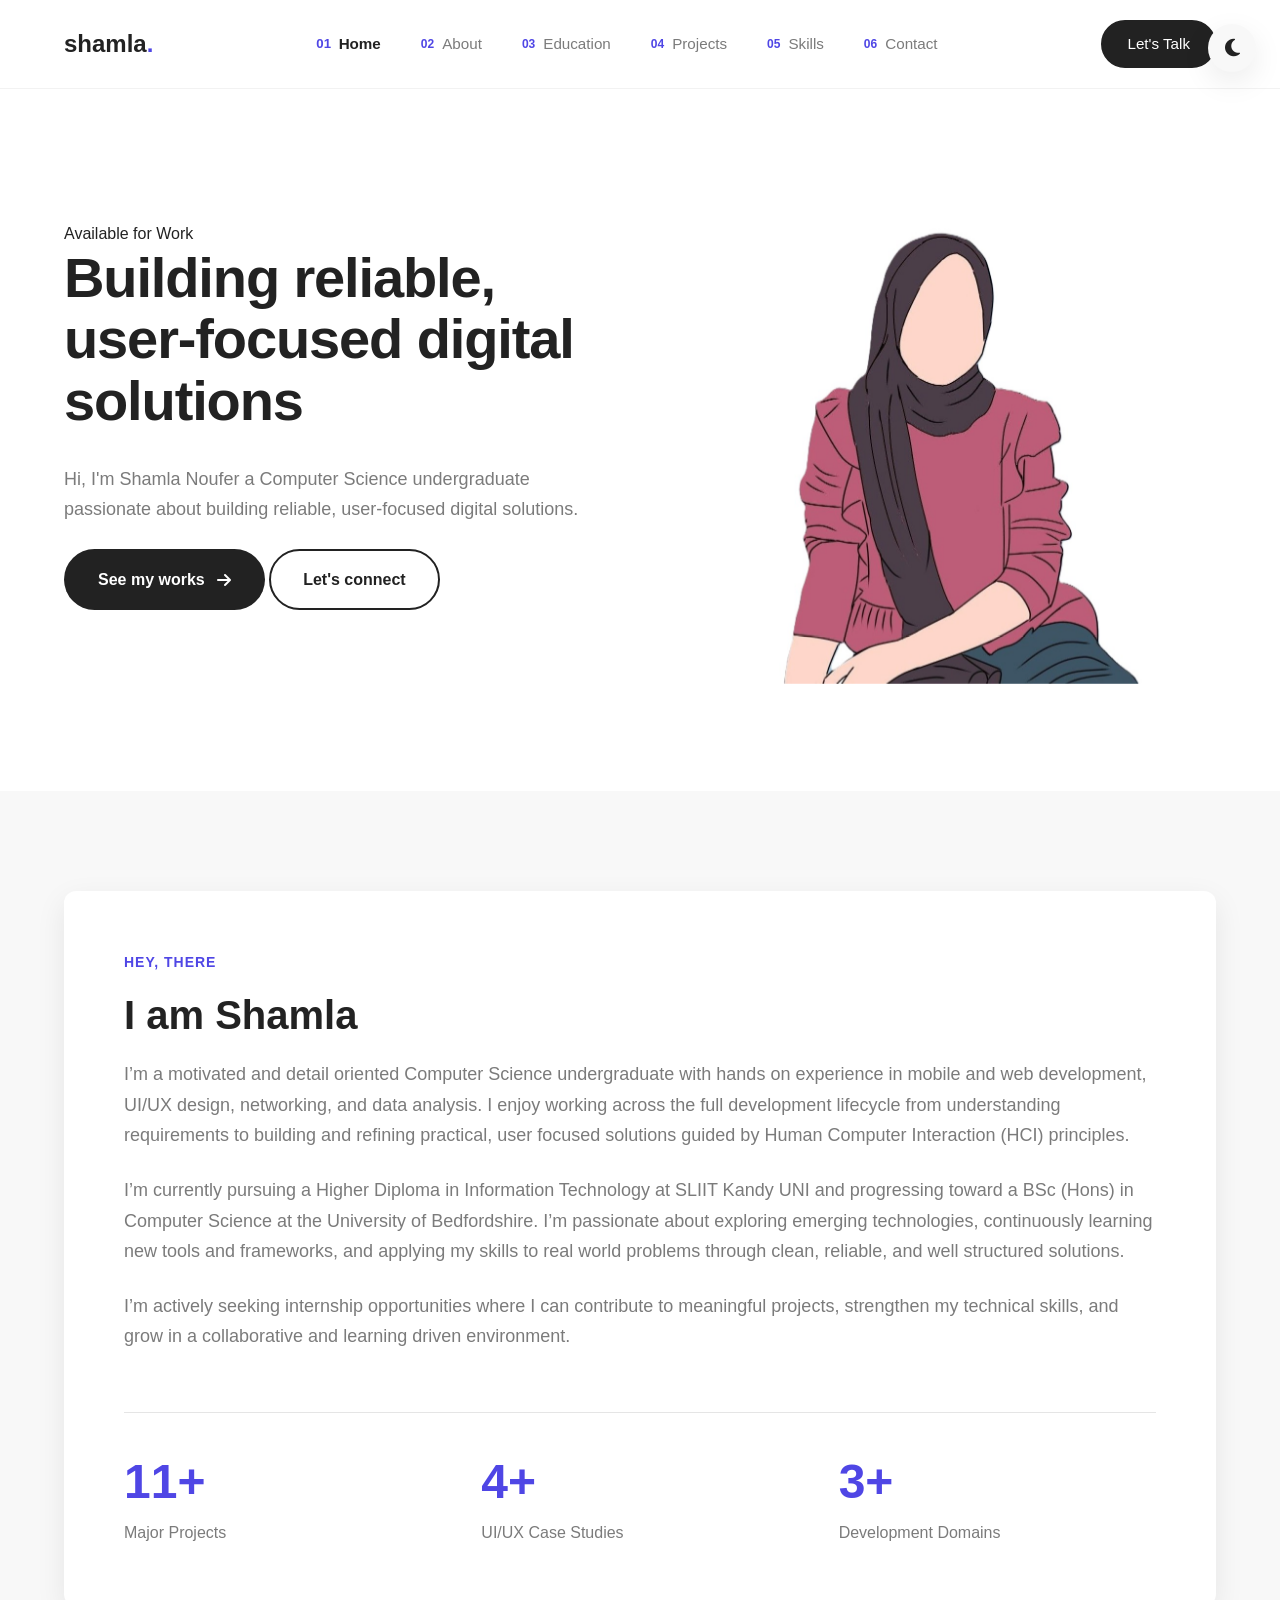
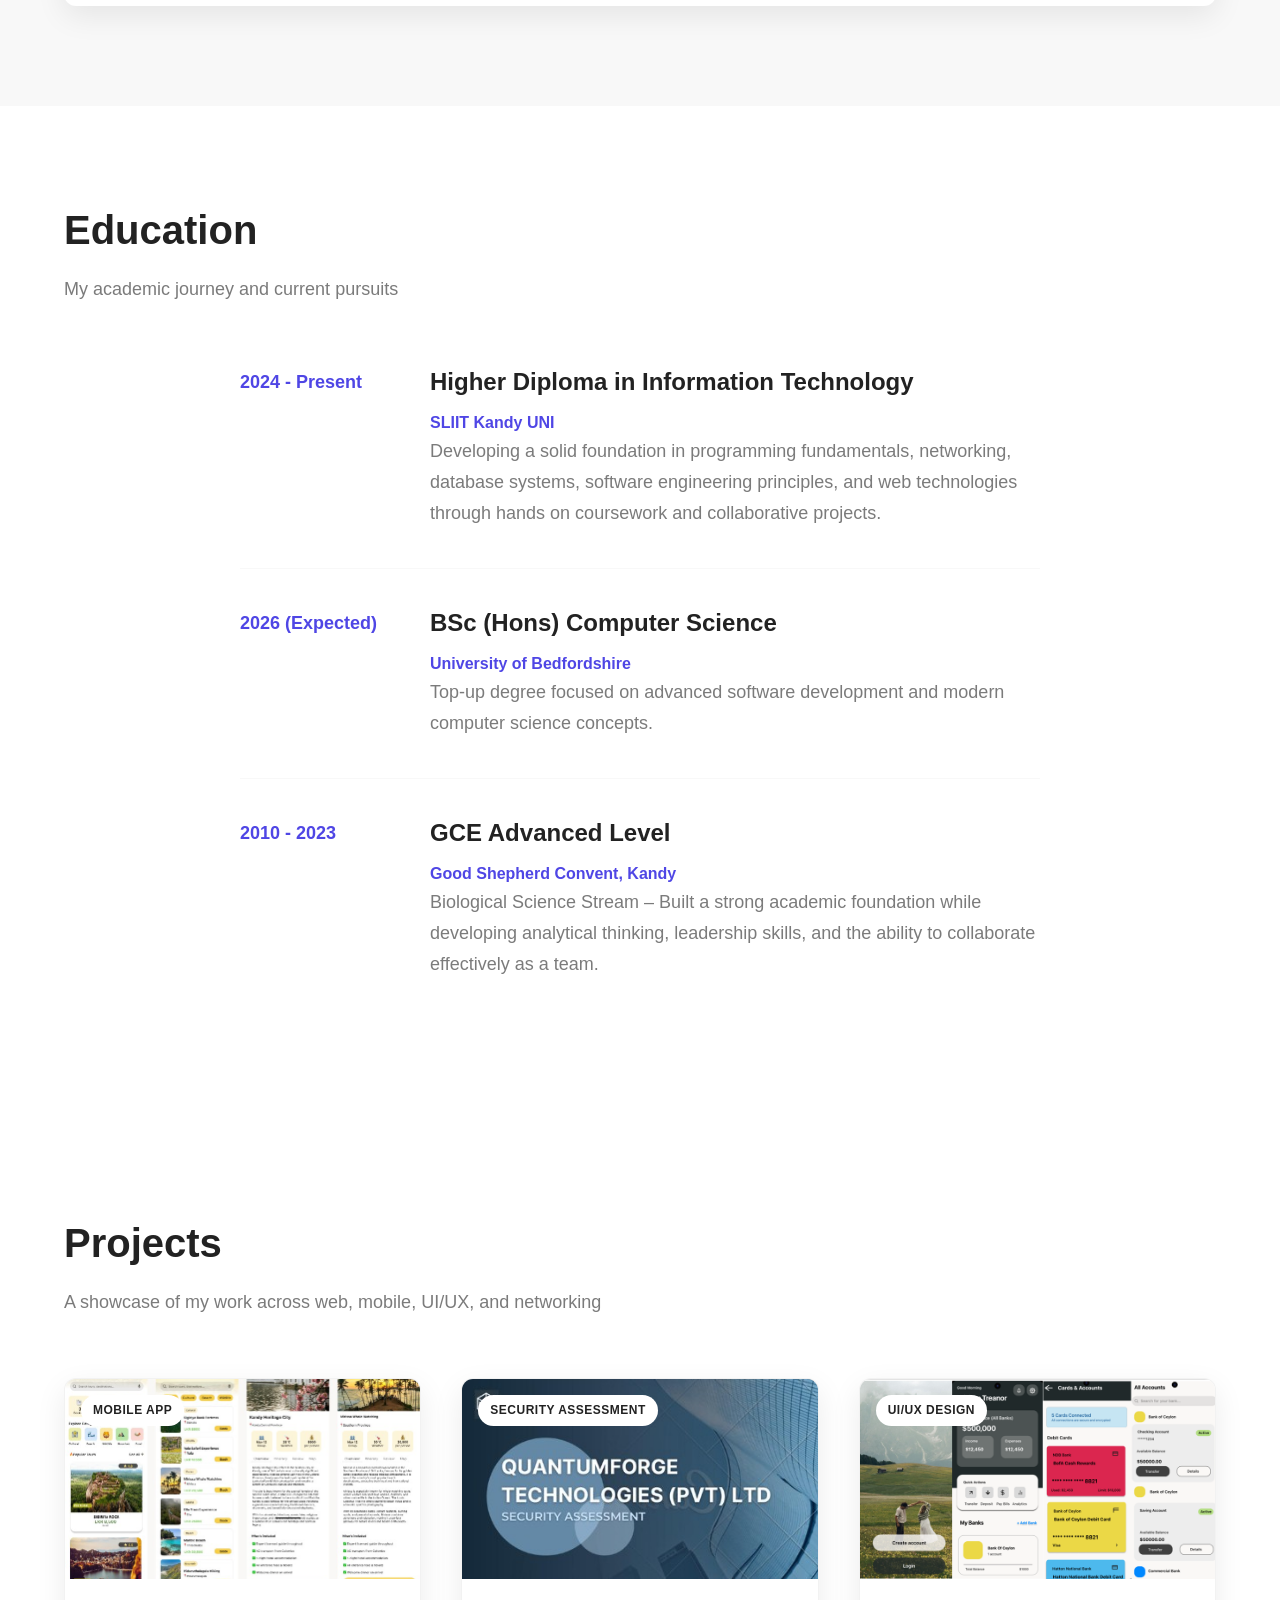
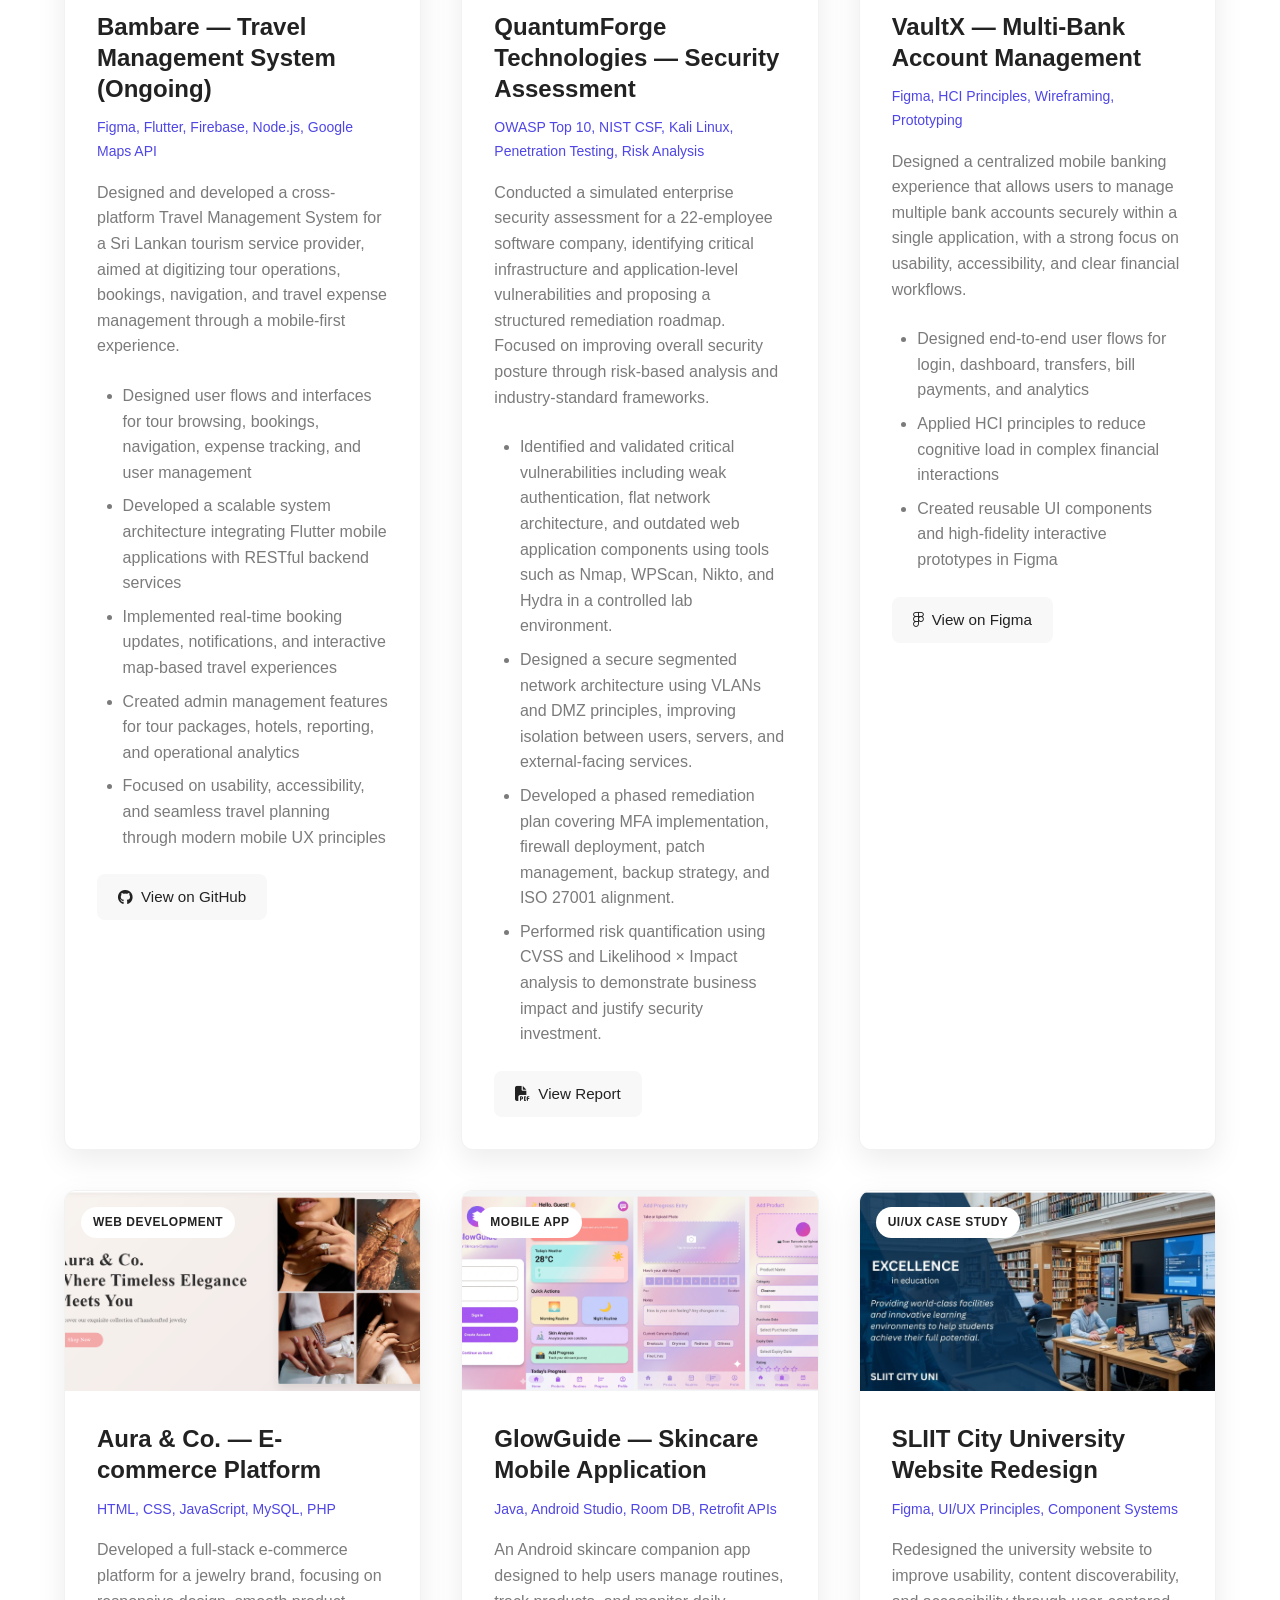
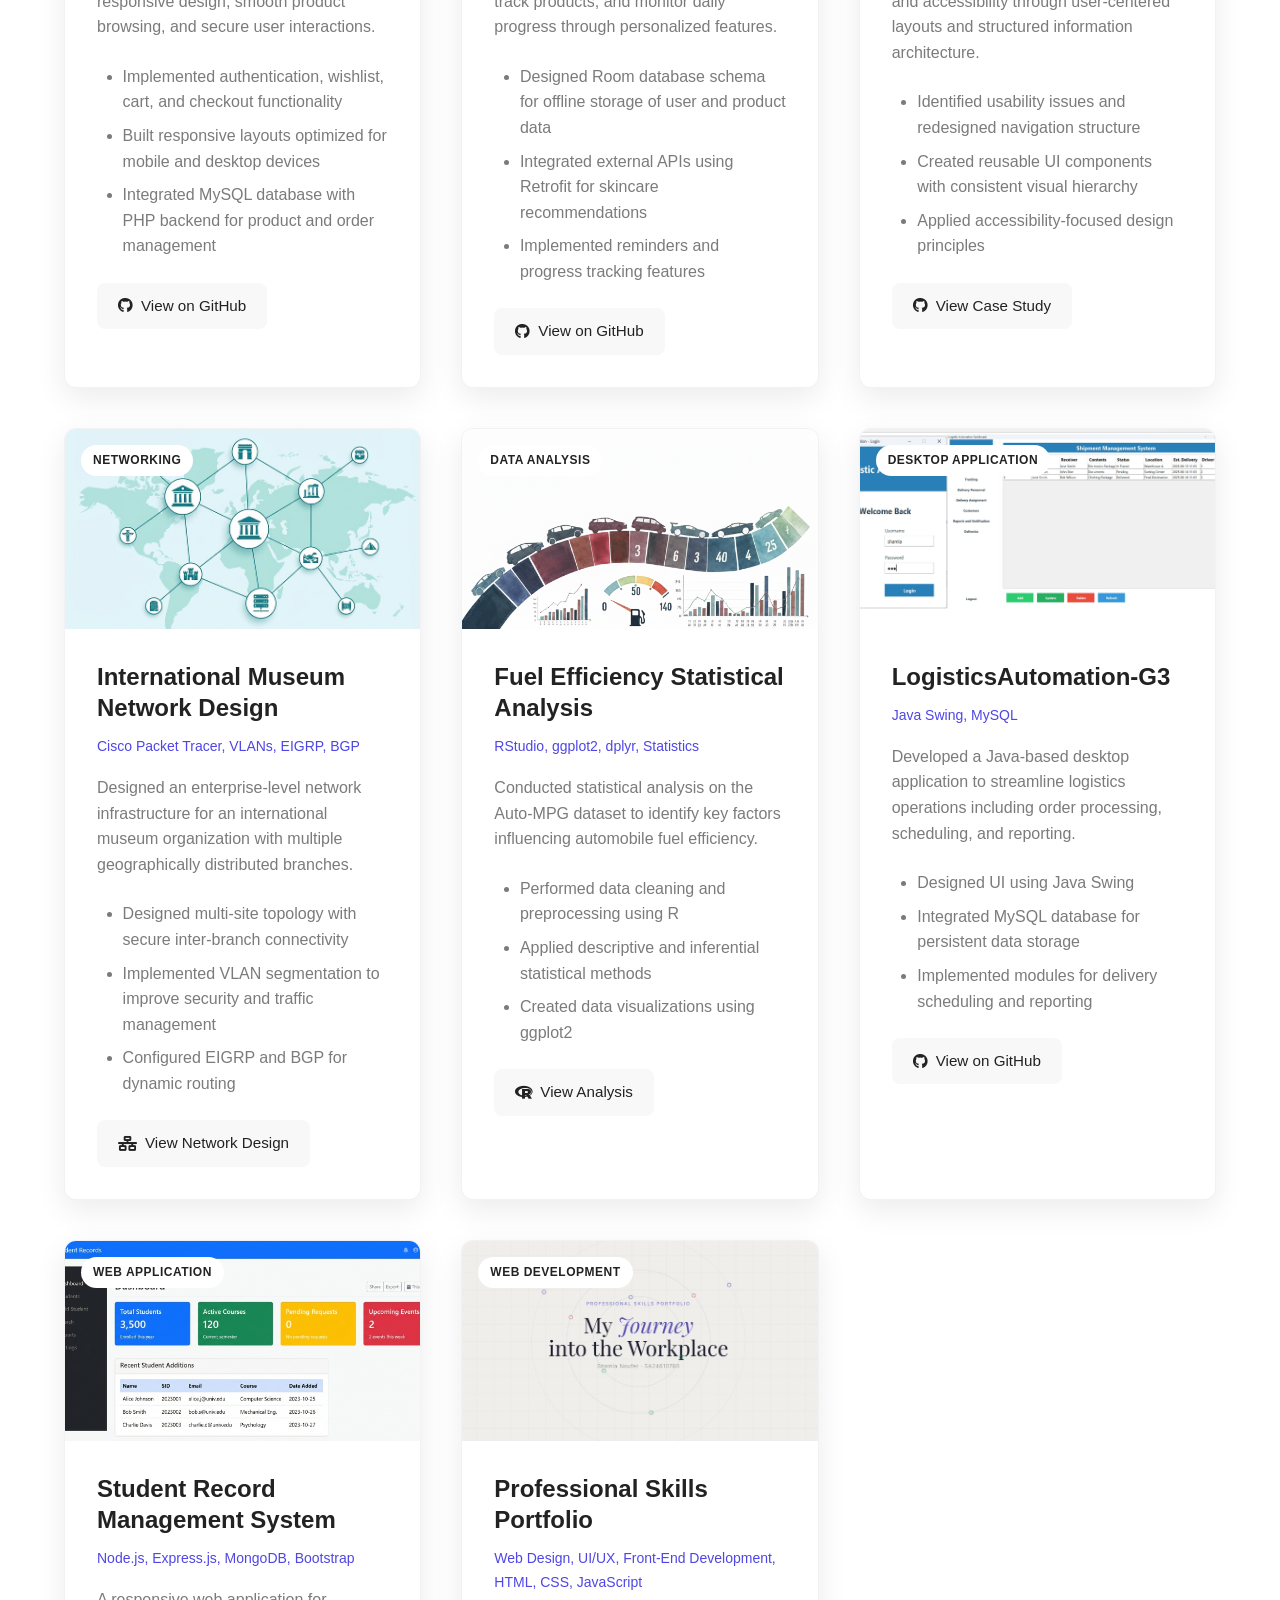
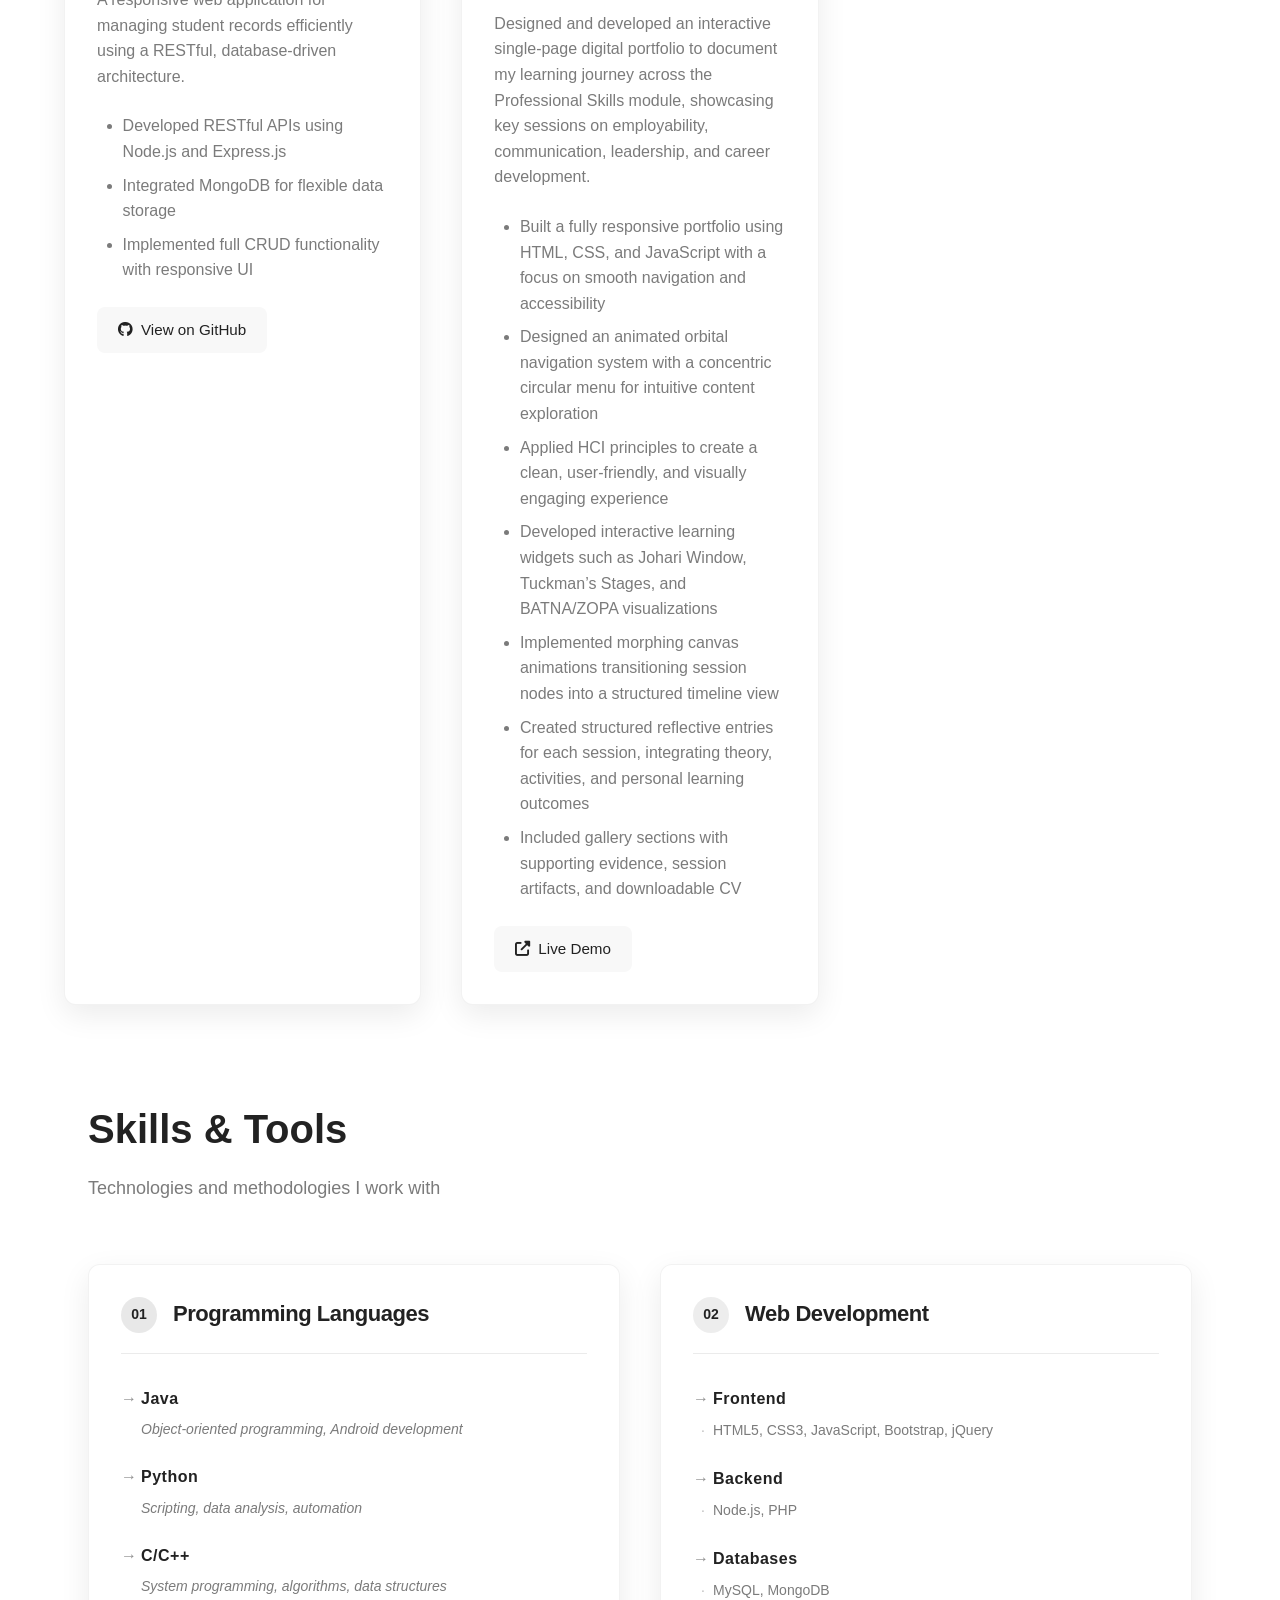
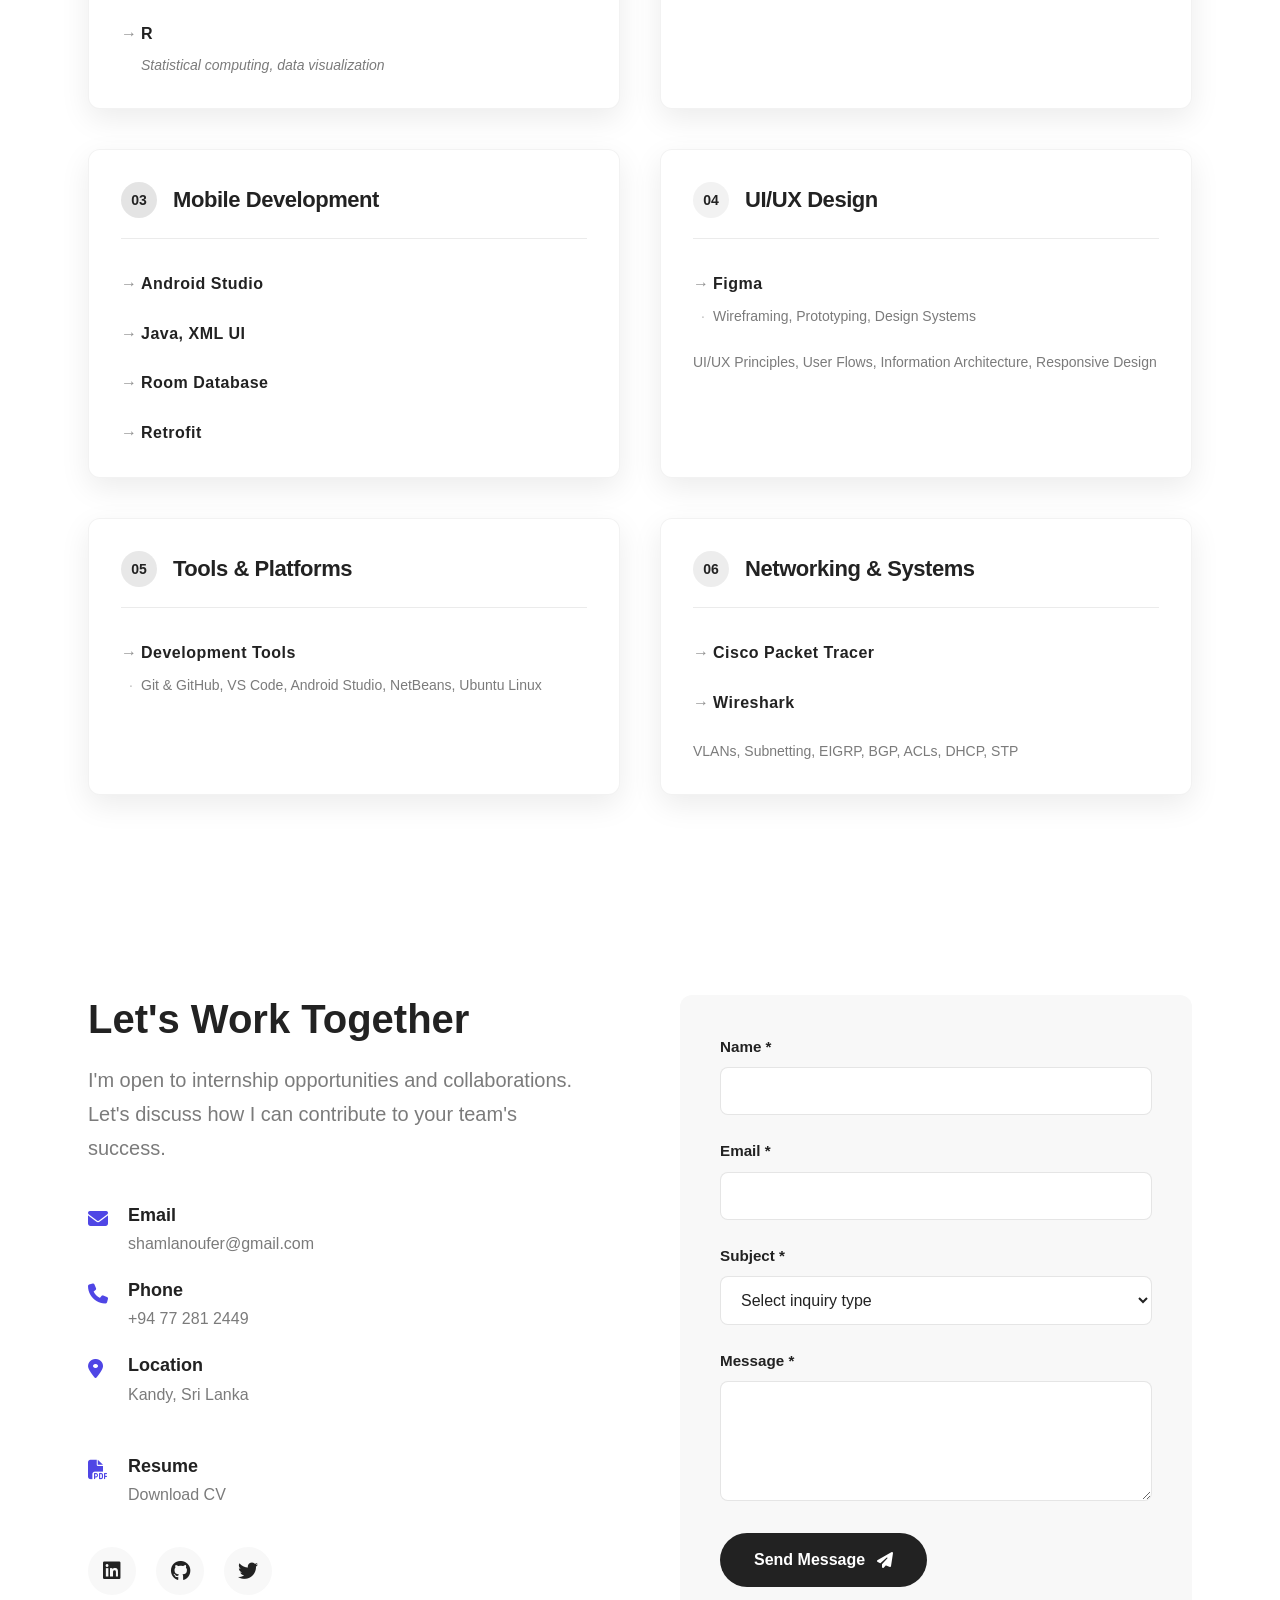
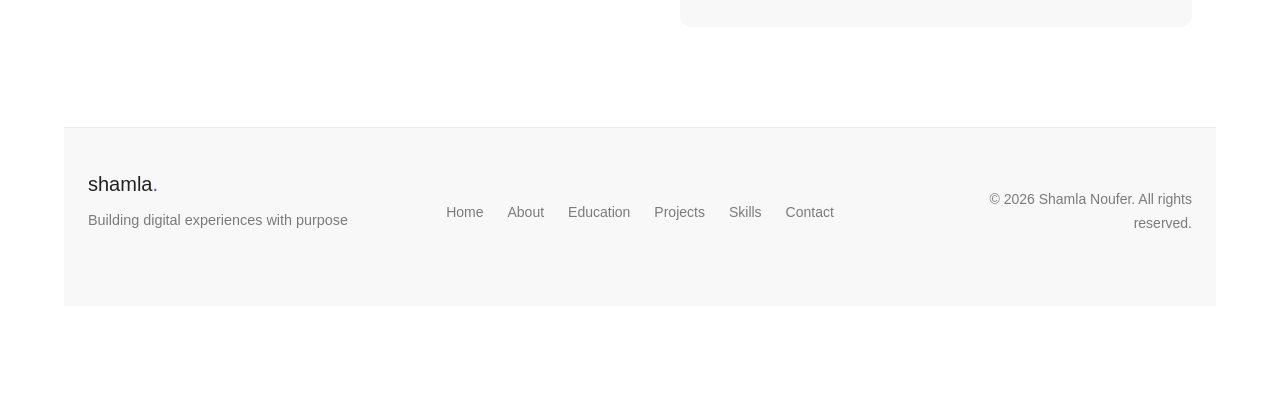
==== commit ff7759cb: "Update" ====
--- a/index.html
+++ b/index.html
@@ -141,7 +141,7 @@
                 
                 <div class="stats">
                     <div class="stat-item">
-                        <h3>8+</h3>
+                        <h3>11+</h3>
                         <p>Major Projects</p>
                     </div>
                     <div class="stat-item">
@@ -208,7 +208,60 @@
             </div>
             <div class="projects-grid">
 
-    <!-- Project 1 - VaultX -->
+    <!-- Project 1 - Bambare -->
+    <div class="project-card">
+        <div class="project-image">
+            <img src="assets/bambare.jpg" alt="Bambare Travel Management System" loading="lazy">
+            <div class="project-tag">Mobile App</div>
+        </div>
+        <div class="project-content">
+            <h3 class="project-title">Bambare — Travel Management System (Ongoing)</h3>
+            <p class="project-tech">Figma, Flutter, Firebase, Node.js, Google Maps API</p>
+            <p class="project-desc">
+                Designed and developed a cross-platform Travel Management System for a Sri Lankan tourism service provider, aimed at digitizing tour operations, bookings, navigation, and travel expense management through a mobile-first experience.
+            </p>
+            <ul class="project-highlights">
+                <li>Designed user flows and interfaces for tour browsing, bookings, navigation, expense tracking, and user management</li>
+                <li>Developed a scalable system architecture integrating Flutter mobile applications with RESTful backend services</li>
+                <li>Implemented real-time booking updates, notifications, and interactive map-based travel experiences</li>
+                <li>Created admin management features for tour packages, hotels, reporting, and operational analytics</li>
+                <li>Focused on usability, accessibility, and seamless travel planning through modern mobile UX principles</li>
+            </ul>
+            <div class="project-links">
+                <a href="https://github.com/shamlanoufer/Bambare_TMS.git" target="_blank" class="btn-project">
+                    <i class="fab fa-github"></i> View on GitHub
+                </a>
+            </div>
+        </div>
+    </div>
+
+    <!-- Project 2 - QuantumForge Technologies Security Assessment -->
+    <div class="project-card">
+        <div class="project-image">
+            <img src="assets/security.jpg" alt="QuantumForge Technologies Security Assessment" loading="lazy">
+            <div class="project-tag">Security Assessment</div>
+        </div>
+        <div class="project-content">
+            <h3 class="project-title">QuantumForge Technologies — Security Assessment</h3>
+            <p class="project-tech">OWASP Top 10, NIST CSF, Kali Linux, Penetration Testing, Risk Analysis</p>
+            <p class="project-desc">
+                Conducted a simulated enterprise security assessment for a 22-employee software company, identifying critical infrastructure and application-level vulnerabilities and proposing a structured remediation roadmap. Focused on improving overall security posture through risk-based analysis and industry-standard frameworks.
+            </p>
+            <ul class="project-highlights">
+                <li>Identified and validated critical vulnerabilities including weak authentication, flat network architecture, and outdated web application components using tools such as Nmap, WPScan, Nikto, and Hydra in a controlled lab environment.</li>
+                <li>Designed a secure segmented network architecture using VLANs and DMZ principles, improving isolation between users, servers, and external-facing services.</li>
+                <li>Developed a phased remediation plan covering MFA implementation, firewall deployment, patch management, backup strategy, and ISO 27001 alignment.</li>
+                <li>Performed risk quantification using CVSS and Likelihood × Impact analysis to demonstrate business impact and justify security investment.</li>
+            </ul>
+            <div class="project-links">
+                <a href="assets/Security_Vulnerability_Report.pdf" target="_blank" class="btn-project">
+                    <i class="fas fa-file-pdf"></i> View Report
+                </a>
+            </div>
+        </div>
+    </div>
+
+    <!-- Project 3 - VaultX -->
     <div class="project-card">
         <div class="project-image">
             <img src="assets/vaultx.png" alt="VaultX UI Design" loading="lazy">
@@ -412,6 +465,35 @@
             <div class="project-links">
                 <a href="https://github.com/shamlanoufer/Student-Record-Management-System.git" target="_blank" class="btn-project">
                     <i class="fab fa-github"></i> View on GitHub
+                </a>
+            </div>
+        </div>
+    </div>
+
+    <!-- Project 11 - Professional Skills Portfolio -->
+    <div class="project-card">
+        <div class="project-image">
+            <img src="assets/portfolio.jpg" alt="Professional Skills Portfolio" loading="lazy">
+            <div class="project-tag">Web Development</div>
+        </div>
+        <div class="project-content">
+            <h3 class="project-title">Professional Skills Portfolio</h3>
+            <p class="project-tech">Web Design, UI/UX, Front-End Development, HTML, CSS, JavaScript</p>
+            <p class="project-desc">
+                Designed and developed an interactive single-page digital portfolio to document my learning journey across the Professional Skills module, showcasing key sessions on employability, communication, leadership, and career development.
+            </p>
+            <ul class="project-highlights">
+                <li>Built a fully responsive portfolio using HTML, CSS, and JavaScript with a focus on smooth navigation and accessibility</li>
+                <li>Designed an animated orbital navigation system with a concentric circular menu for intuitive content exploration</li>
+                <li>Applied HCI principles to create a clean, user-friendly, and visually engaging experience</li>
+                <li>Developed interactive learning widgets such as Johari Window, Tuckman’s Stages, and BATNA/ZOPA visualizations</li>
+                <li>Implemented morphing canvas animations transitioning session nodes into a structured timeline view</li>
+                <li>Created structured reflective entries for each session, integrating theory, activities, and personal learning outcomes</li>
+                <li>Included gallery sections with supporting evidence, session artifacts, and downloadable CV</li>
+            </ul>
+            <div class="project-links">
+                <a href="https://shamlanouferpsportfolio.netlify.app/" target="_blank" class="btn-project">
+                    <i class="fas fa-external-link-alt"></i> Live Demo
                 </a>
             </div>
         </div>
--- a/styles.css
+++ b/styles.css
@@ -186,6 +186,7 @@
     display: flex;
     justify-content: space-between;
     align-items: center;
+    position: relative;
 }
 
 .nav-logo {
@@ -281,10 +282,19 @@
     padding: 8px;
     border-radius: 8px;
     transition: var(--transition);
+    width: 40px;
+    height: 40px;
+    align-items: center;
+    justify-content: center;
 }
 
 .menu-toggle:hover {
     background: var(--tertiary);
+}
+
+.menu-toggle:focus {
+    outline: 2px solid var(--accent);
+    outline-offset: 2px;
 }
 
 /* ===== HERO SECTION ===== */
@@ -1169,30 +1179,50 @@
     }
 }
 
+@media (max-width: 992px) {
+    .nav-menu {
+        gap: 24px;
+    }
+    
+    .nav-link {
+        font-size: 0.9rem;
+    }
+}
+
 @media (max-width: 768px) {
+    .navbar {
+        padding: 15px 0;
+    }
+    
     .navbar .container {
         padding: 0 20px;
+        position: relative;
     }
     
     .nav-menu {
         position: fixed;
-        top: 80px;
+        top: 70px;
         left: 0;
         width: 100%;
         background: var(--white);
+        backdrop-filter: blur(10px);
+        -webkit-backdrop-filter: blur(10px);
         flex-direction: column;
-        padding: 30px;
-        gap: 20px;
+        padding: 30px 20px;
+        gap: 0;
         box-shadow: var(--shadow-lg);
         transform: translateY(-100%);
         opacity: 0;
         visibility: hidden;
-        transition: var(--transition);
+        transition: all 0.3s cubic-bezier(0.4, 0, 0.2, 1);
         z-index: 999;
+        max-height: calc(100vh - 70px);
+        overflow-y: auto;
     }
     
     .dark-theme .nav-menu {
-        background: var(--white);
+        background: rgba(17, 17, 17, 0.98);
+        border-bottom: 1px solid rgba(255, 255, 255, 0.05);
     }
     
     .nav-menu.active {
@@ -1201,12 +1231,42 @@
         visibility: visible;
     }
     
+    .nav-item {
+        width: 100%;
+        border-bottom: 1px solid rgba(0, 0, 0, 0.05);
+    }
+    
+    .dark-theme .nav-item {
+        border-bottom: 1px solid rgba(255, 255, 255, 0.05);
+    }
+    
+    .nav-item:last-child {
+        border-bottom: none;
+    }
+    
+    .nav-link {
+        padding: 16px 0;
+        width: 100%;
+        justify-content: flex-start;
+    }
+    
     .nav-cta {
         display: none;
     }
     
     .menu-toggle {
-        display: block;
+        display: flex;
+        align-items: center;
+        justify-content: center;
+        z-index: 1001;
+    }
+    
+    .theme-toggle {
+        top: 20px;
+        right: 70px;
+        width: 40px;
+        height: 40px;
+        font-size: 1.1rem;
     }
     
     h1 {
@@ -1230,9 +1290,42 @@
         max-width: 300px;
         justify-content: center;
     }
+    
+    .nav-logo {
+        font-size: 1.25rem;
+    }
 }
 
 @media (max-width: 480px) {
+    .navbar {
+        padding: 12px 0;
+    }
+    
+    .navbar .container {
+        padding: 0 16px;
+    }
+    
+    .nav-menu {
+        top: 60px;
+        padding: 20px 16px;
+    }
+    
+    .nav-logo {
+        font-size: 1.1rem;
+    }
+    
+    .menu-toggle {
+        font-size: 1.25rem;
+        padding: 6px;
+    }
+    
+    .theme-toggle {
+        top: 16px;
+        right: 60px;
+        width: 36px;
+        height: 36px;
+        font-size: 1rem;
+    }
     .container {
         padding: 0 16px;
     }
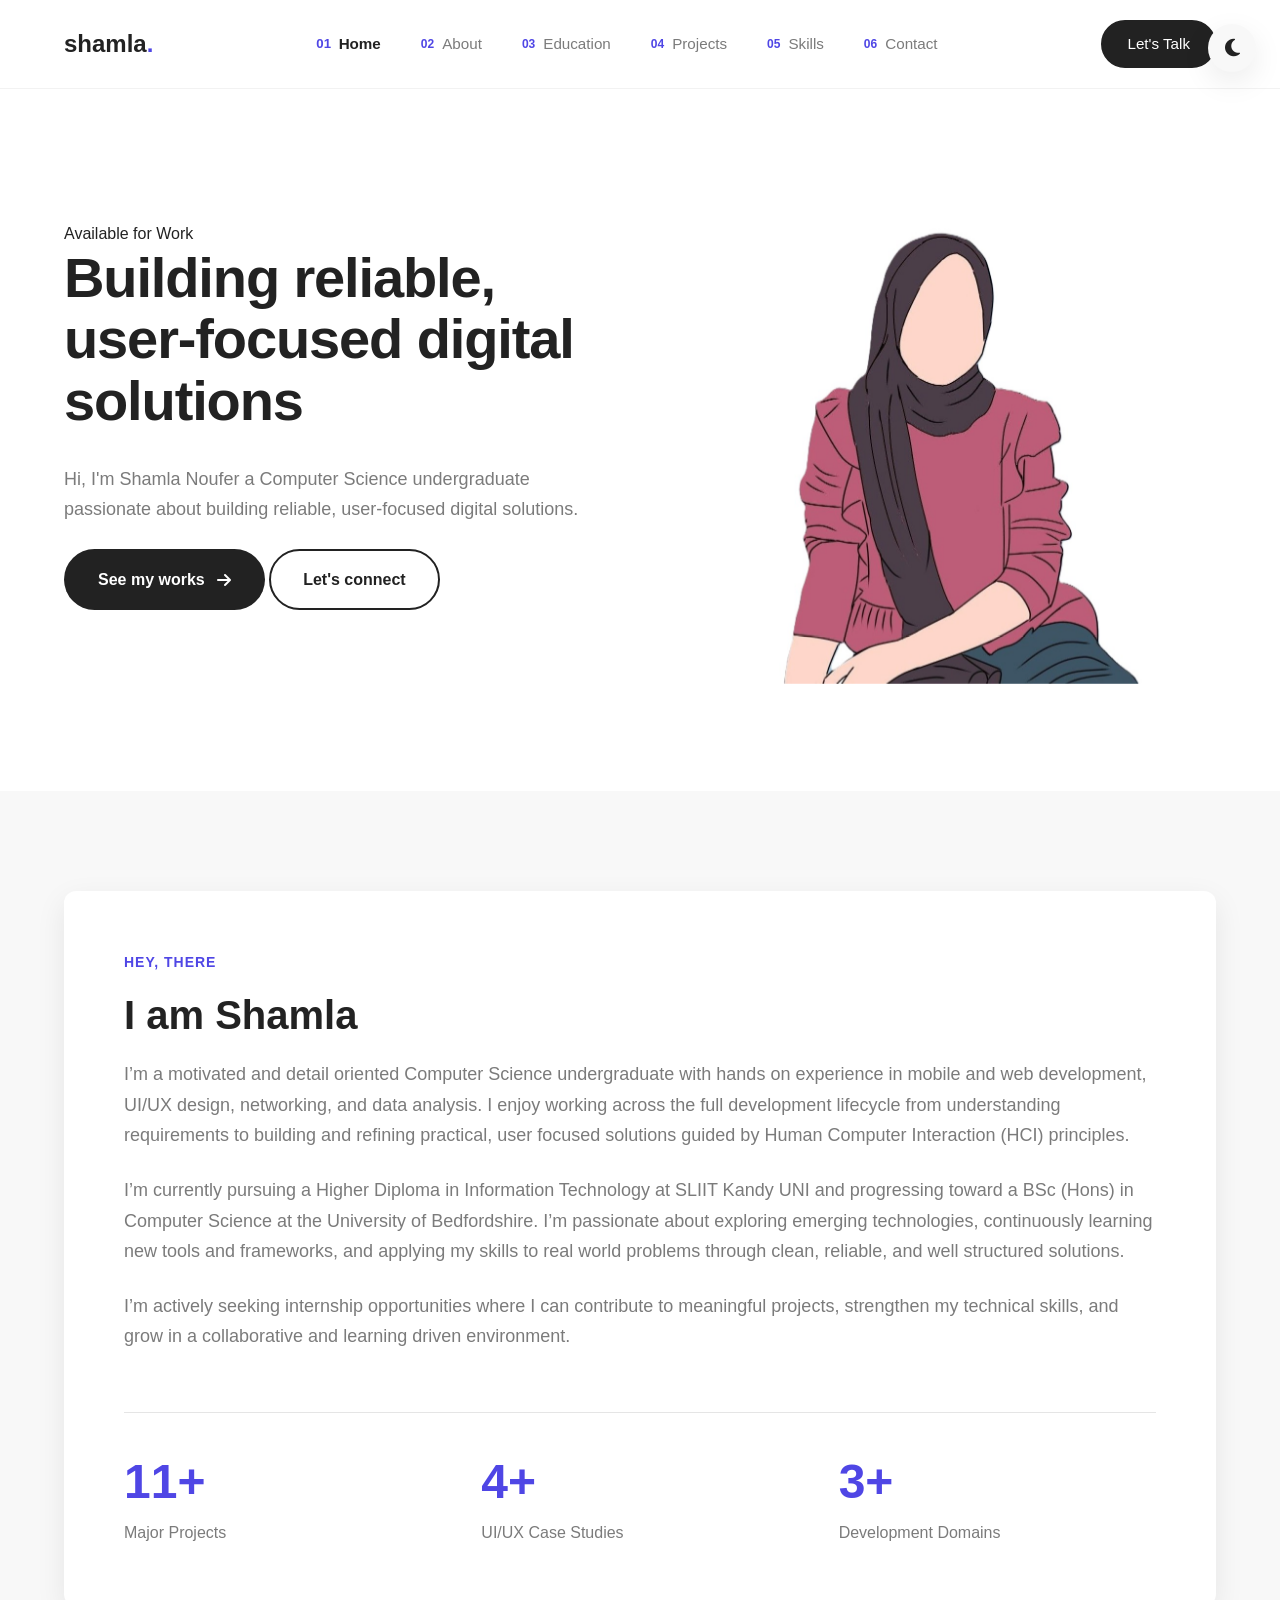
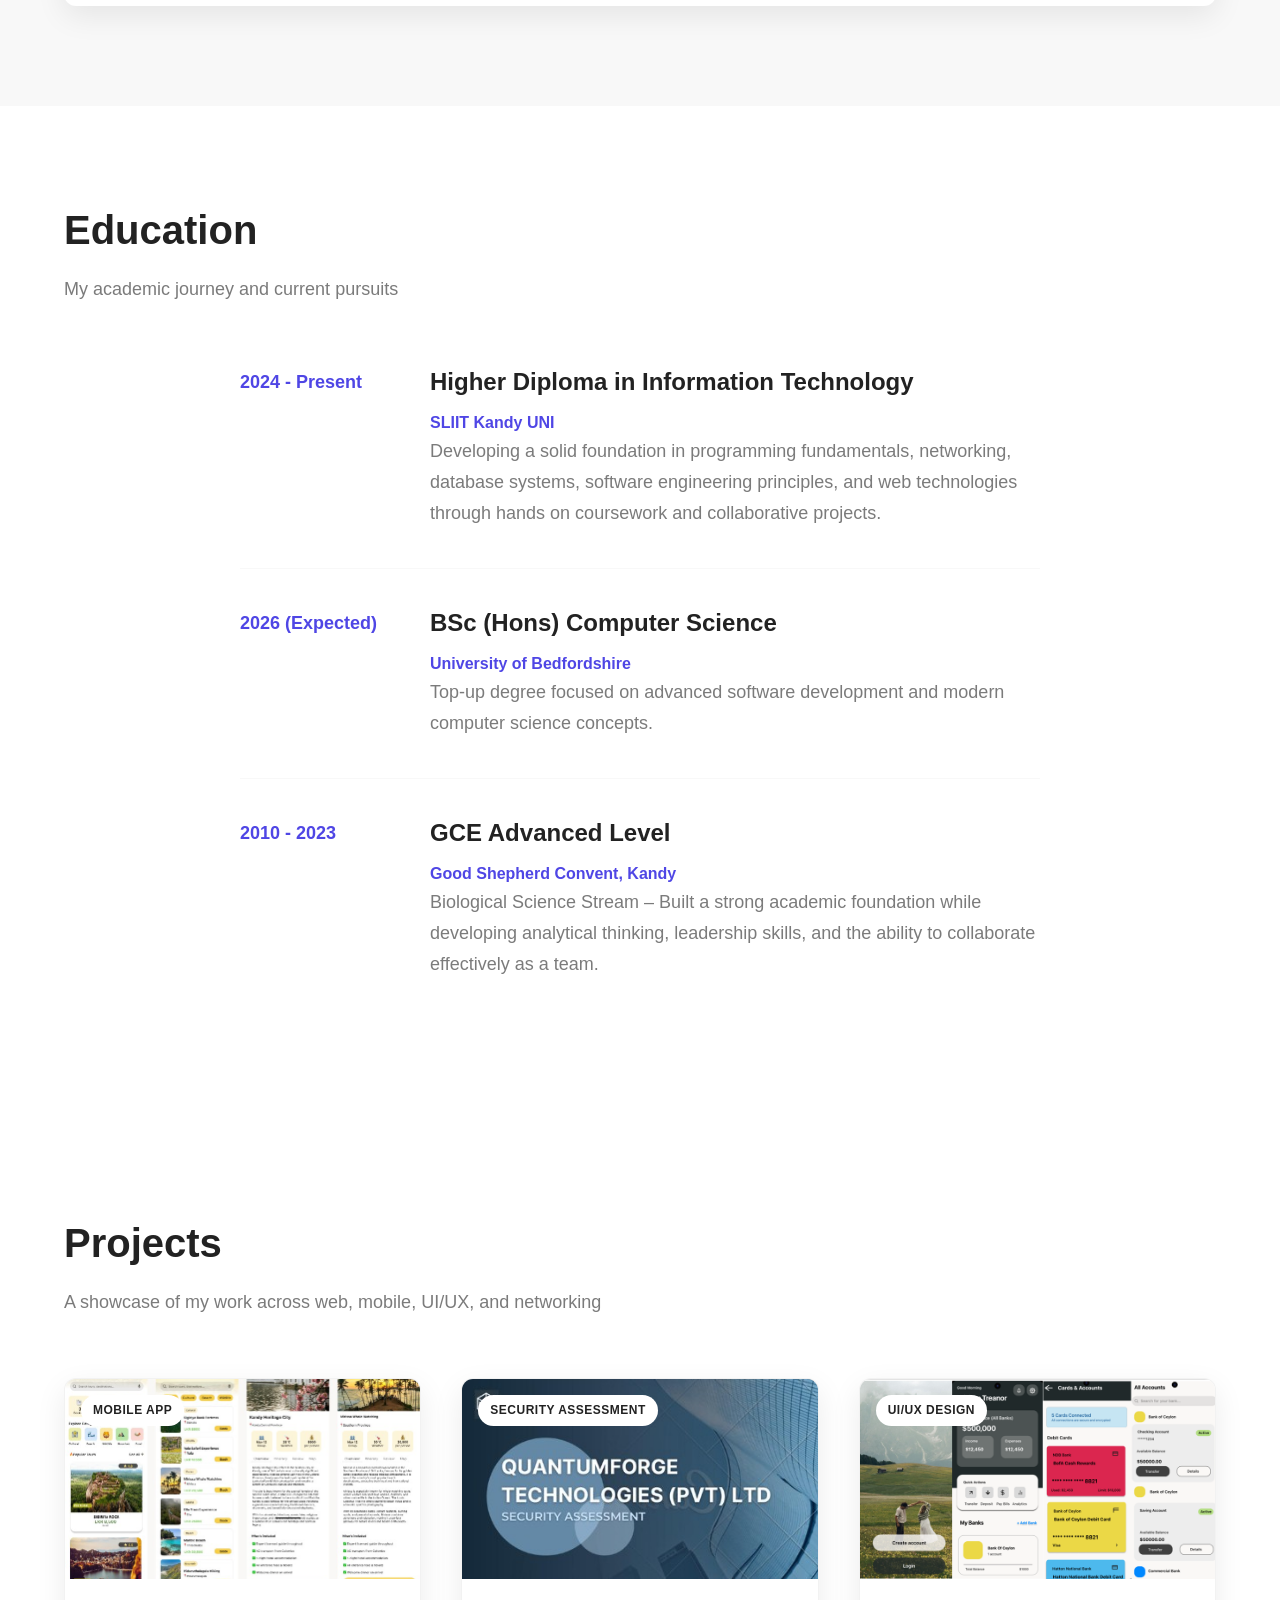
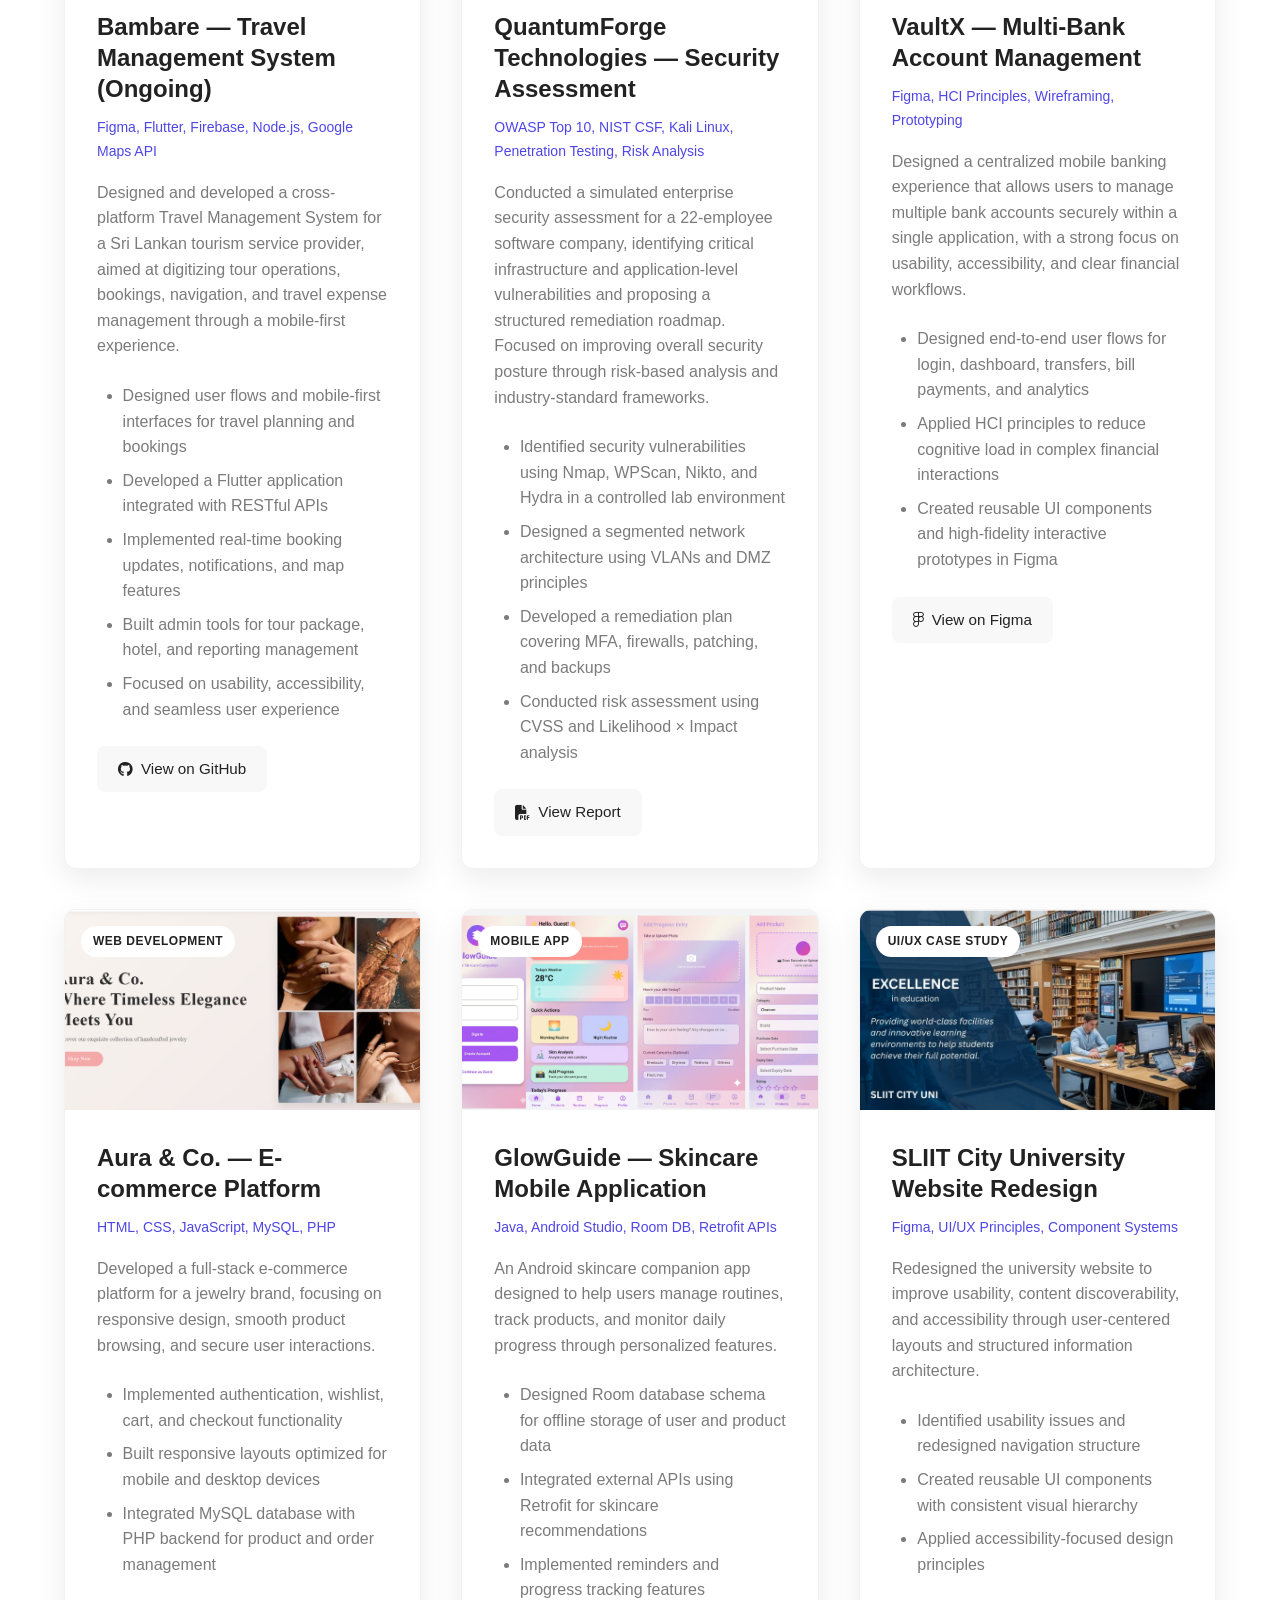
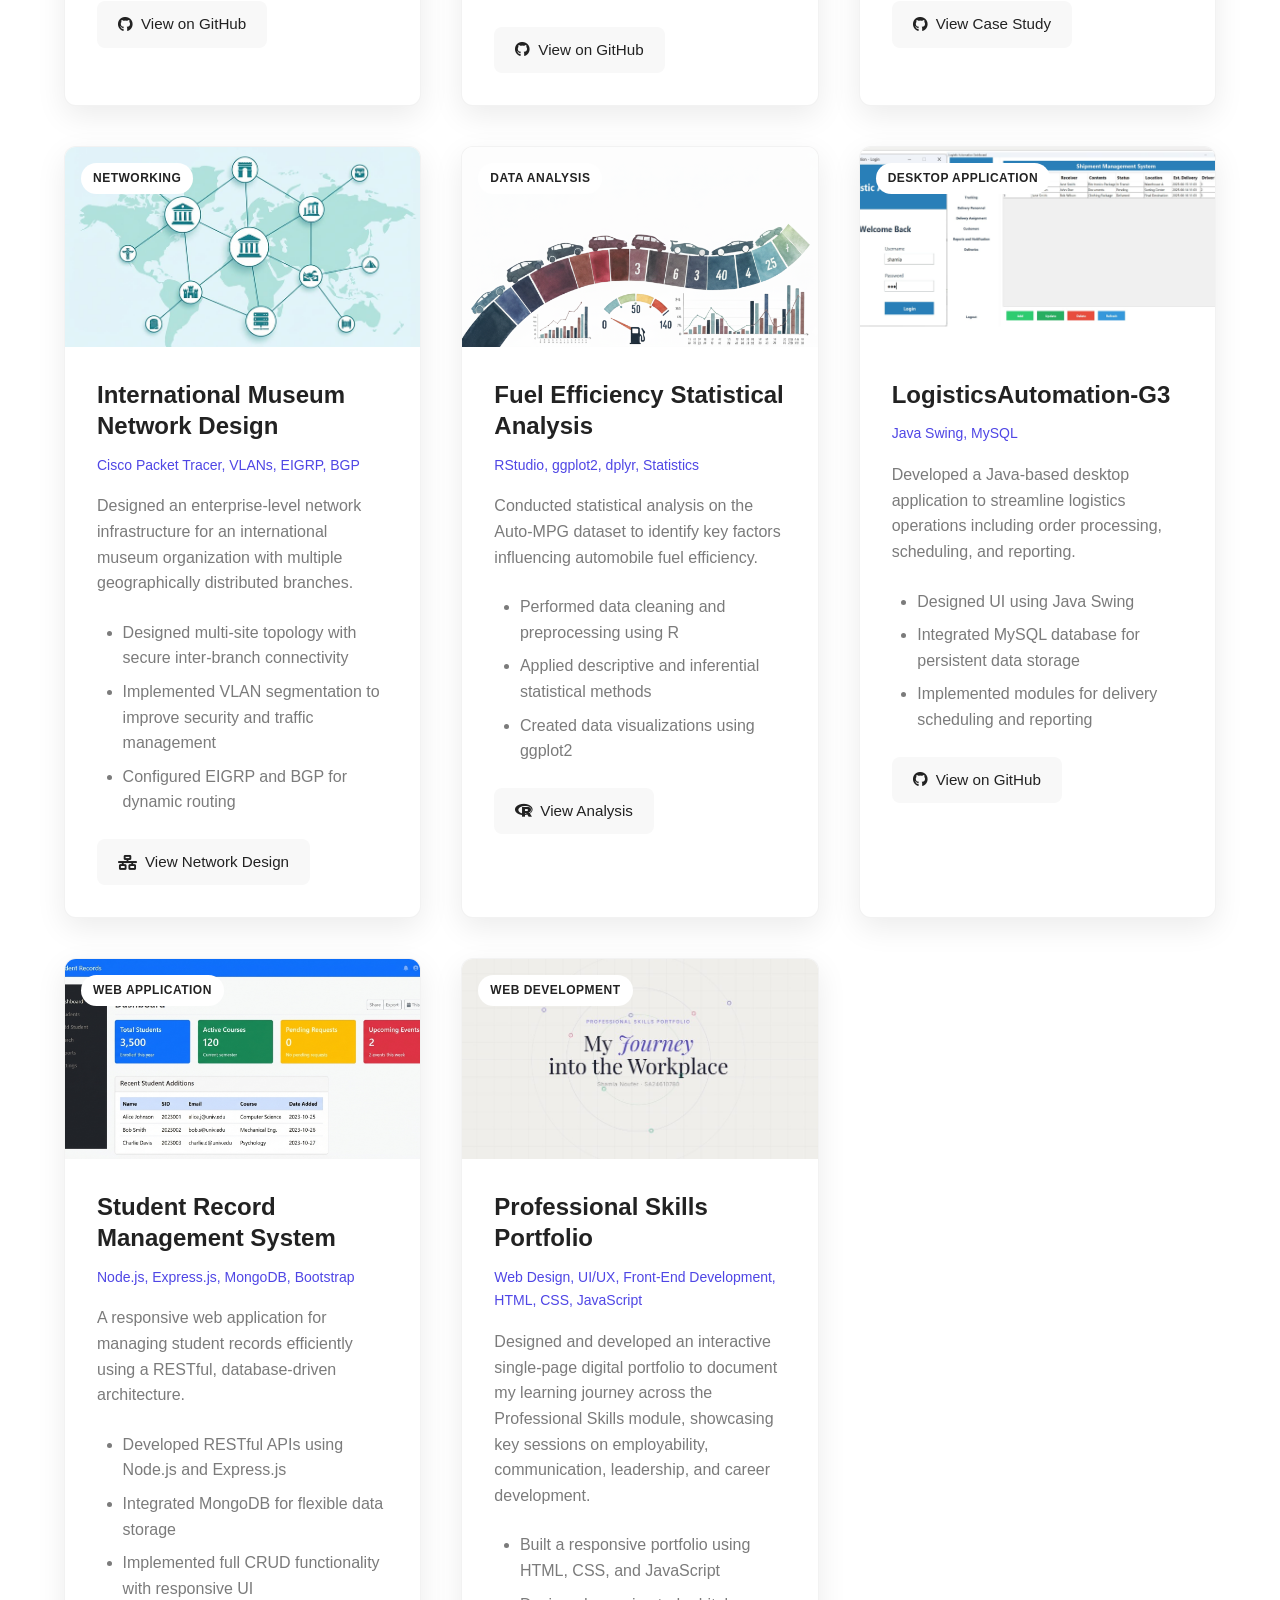
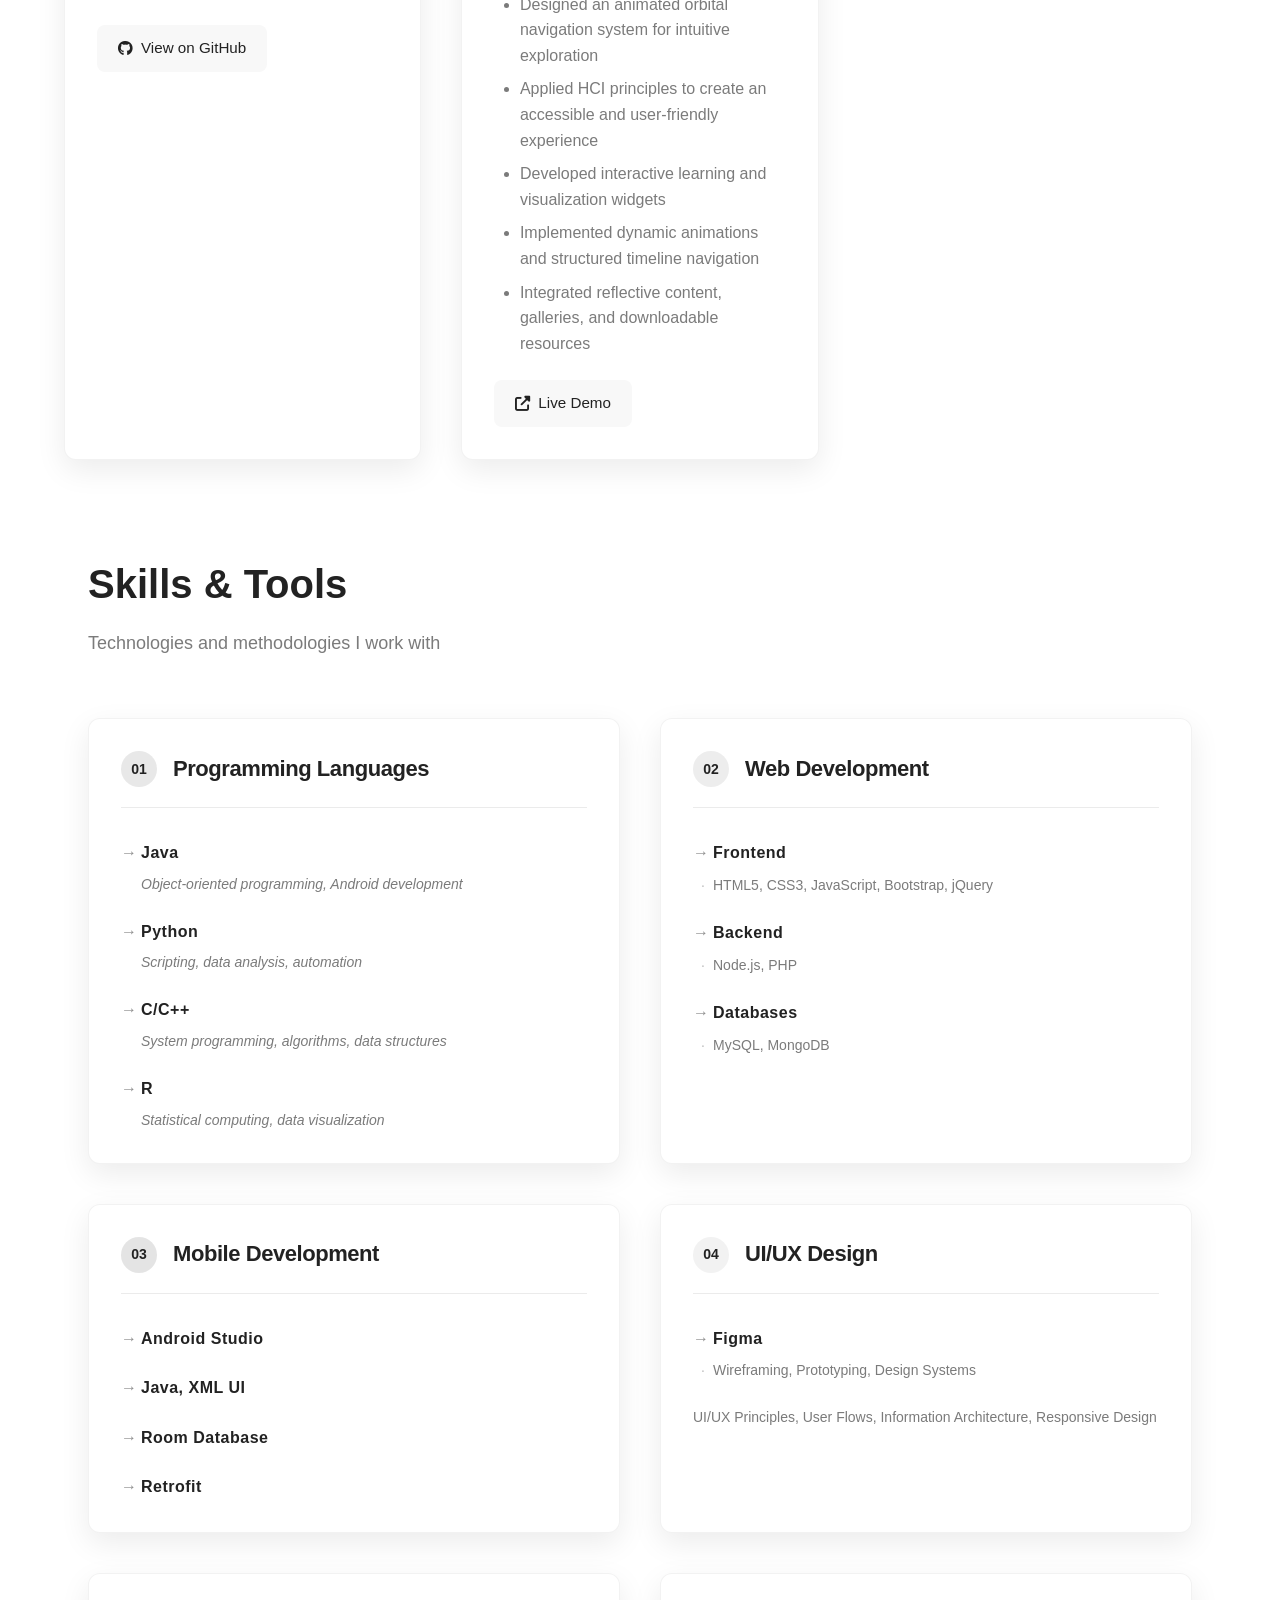
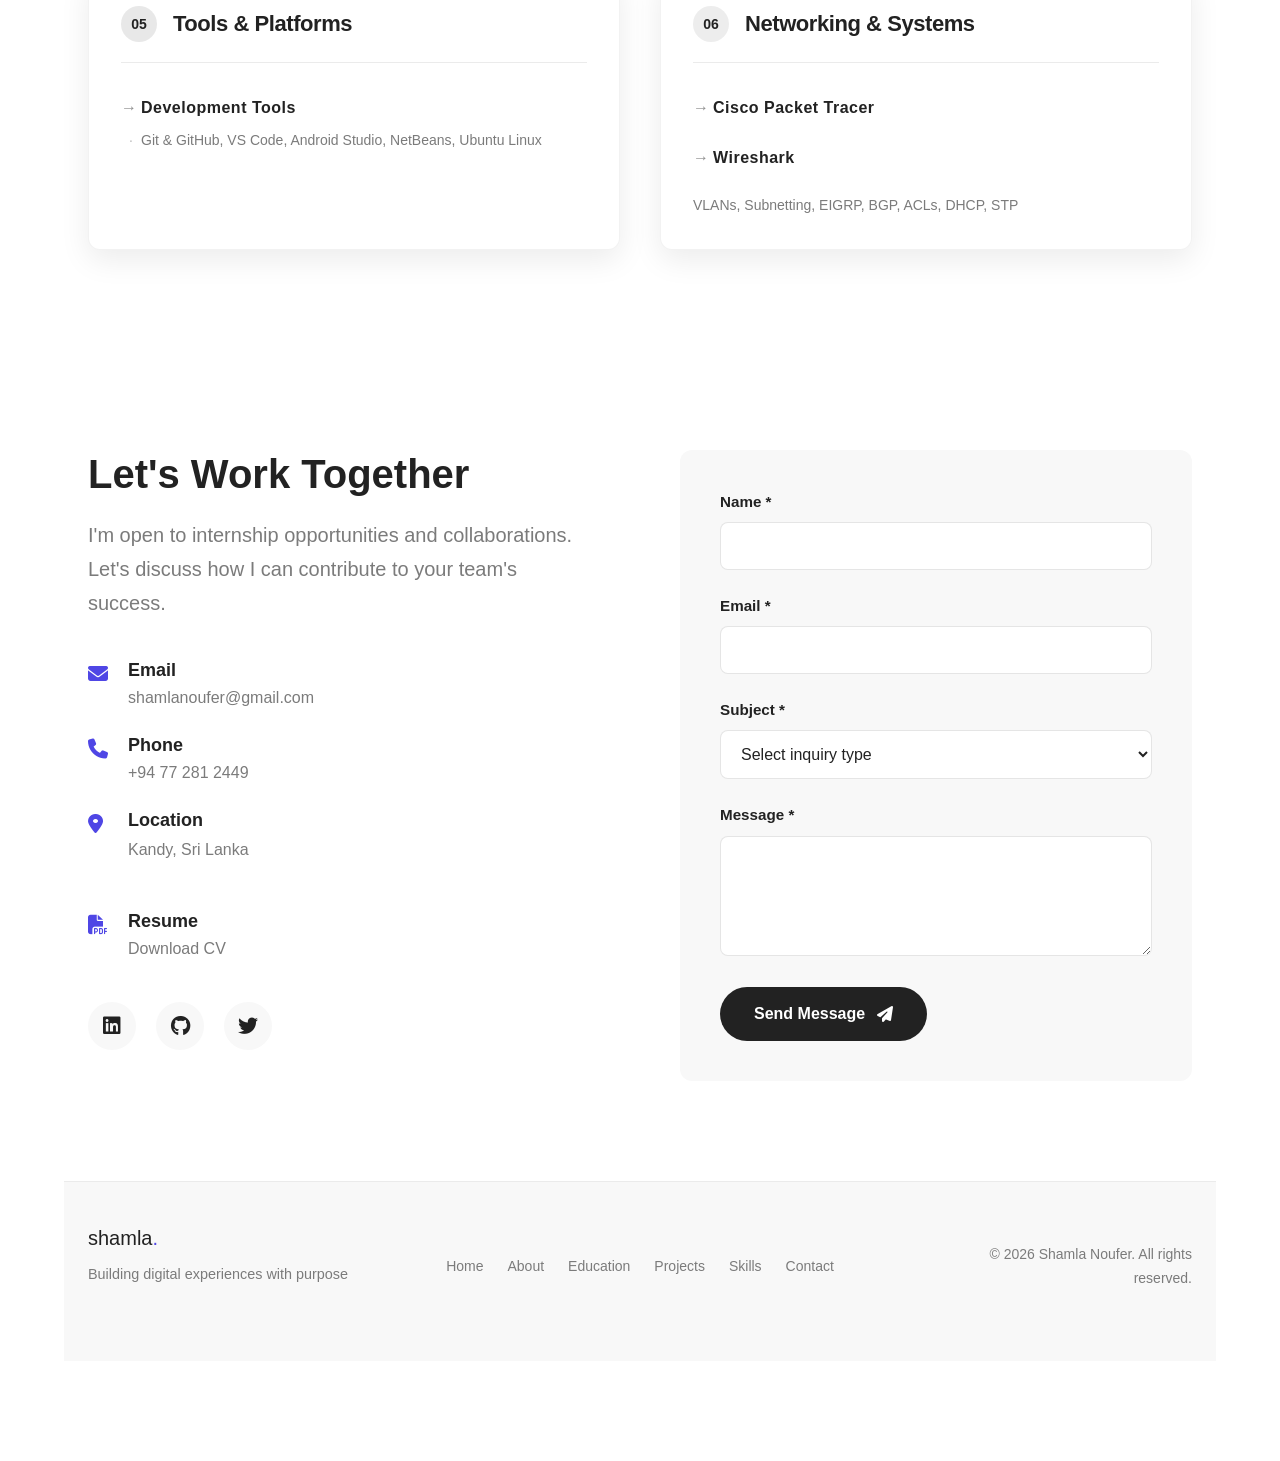
==== commit 456c2ab5: "Update portfolio" ====
--- a/index.html
+++ b/index.html
@@ -221,12 +221,12 @@
                 Designed and developed a cross-platform Travel Management System for a Sri Lankan tourism service provider, aimed at digitizing tour operations, bookings, navigation, and travel expense management through a mobile-first experience.
             </p>
             <ul class="project-highlights">
-                <li>Designed user flows and interfaces for tour browsing, bookings, navigation, expense tracking, and user management</li>
-                <li>Developed a scalable system architecture integrating Flutter mobile applications with RESTful backend services</li>
-                <li>Implemented real-time booking updates, notifications, and interactive map-based travel experiences</li>
-                <li>Created admin management features for tour packages, hotels, reporting, and operational analytics</li>
-                <li>Focused on usability, accessibility, and seamless travel planning through modern mobile UX principles</li>
-            </ul>
+    <li>Designed user flows and mobile-first interfaces for travel planning and bookings</li>
+    <li>Developed a Flutter application integrated with RESTful APIs</li>
+    <li>Implemented real-time booking updates, notifications, and map features</li>
+    <li>Built admin tools for tour package, hotel, and reporting management</li>
+    <li>Focused on usability, accessibility, and seamless user experience</li>
+</ul>
             <div class="project-links">
                 <a href="https://github.com/shamlanoufer/Bambare_TMS.git" target="_blank" class="btn-project">
                     <i class="fab fa-github"></i> View on GitHub
@@ -247,12 +247,12 @@
             <p class="project-desc">
                 Conducted a simulated enterprise security assessment for a 22-employee software company, identifying critical infrastructure and application-level vulnerabilities and proposing a structured remediation roadmap. Focused on improving overall security posture through risk-based analysis and industry-standard frameworks.
             </p>
-            <ul class="project-highlights">
-                <li>Identified and validated critical vulnerabilities including weak authentication, flat network architecture, and outdated web application components using tools such as Nmap, WPScan, Nikto, and Hydra in a controlled lab environment.</li>
-                <li>Designed a secure segmented network architecture using VLANs and DMZ principles, improving isolation between users, servers, and external-facing services.</li>
-                <li>Developed a phased remediation plan covering MFA implementation, firewall deployment, patch management, backup strategy, and ISO 27001 alignment.</li>
-                <li>Performed risk quantification using CVSS and Likelihood × Impact analysis to demonstrate business impact and justify security investment.</li>
-            </ul>
+<ul class="project-highlights">
+    <li>Identified security vulnerabilities using Nmap, WPScan, Nikto, and Hydra in a controlled lab environment</li>
+    <li>Designed a segmented network architecture using VLANs and DMZ principles</li>
+    <li>Developed a remediation plan covering MFA, firewalls, patching, and backups</li>
+    <li>Conducted risk assessment using CVSS and Likelihood × Impact analysis</li>
+</ul>
             <div class="project-links">
                 <a href="assets/Security_Vulnerability_Report.pdf" target="_blank" class="btn-project">
                     <i class="fas fa-file-pdf"></i> View Report
@@ -482,15 +482,14 @@
             <p class="project-desc">
                 Designed and developed an interactive single-page digital portfolio to document my learning journey across the Professional Skills module, showcasing key sessions on employability, communication, leadership, and career development.
             </p>
-            <ul class="project-highlights">
-                <li>Built a fully responsive portfolio using HTML, CSS, and JavaScript with a focus on smooth navigation and accessibility</li>
-                <li>Designed an animated orbital navigation system with a concentric circular menu for intuitive content exploration</li>
-                <li>Applied HCI principles to create a clean, user-friendly, and visually engaging experience</li>
-                <li>Developed interactive learning widgets such as Johari Window, Tuckman’s Stages, and BATNA/ZOPA visualizations</li>
-                <li>Implemented morphing canvas animations transitioning session nodes into a structured timeline view</li>
-                <li>Created structured reflective entries for each session, integrating theory, activities, and personal learning outcomes</li>
-                <li>Included gallery sections with supporting evidence, session artifacts, and downloadable CV</li>
-            </ul>
+          <ul class="project-highlights">
+    <li>Built a responsive portfolio using HTML, CSS, and JavaScript</li>
+    <li>Designed an animated orbital navigation system for intuitive exploration</li>
+    <li>Applied HCI principles to create an accessible and user-friendly experience</li>
+    <li>Developed interactive learning and visualization widgets</li>
+    <li>Implemented dynamic animations and structured timeline navigation</li>
+    <li>Integrated reflective content, galleries, and downloadable resources</li>
+</ul>
             <div class="project-links">
                 <a href="https://shamlanouferpsportfolio.netlify.app/" target="_blank" class="btn-project">
                     <i class="fas fa-external-link-alt"></i> Live Demo
